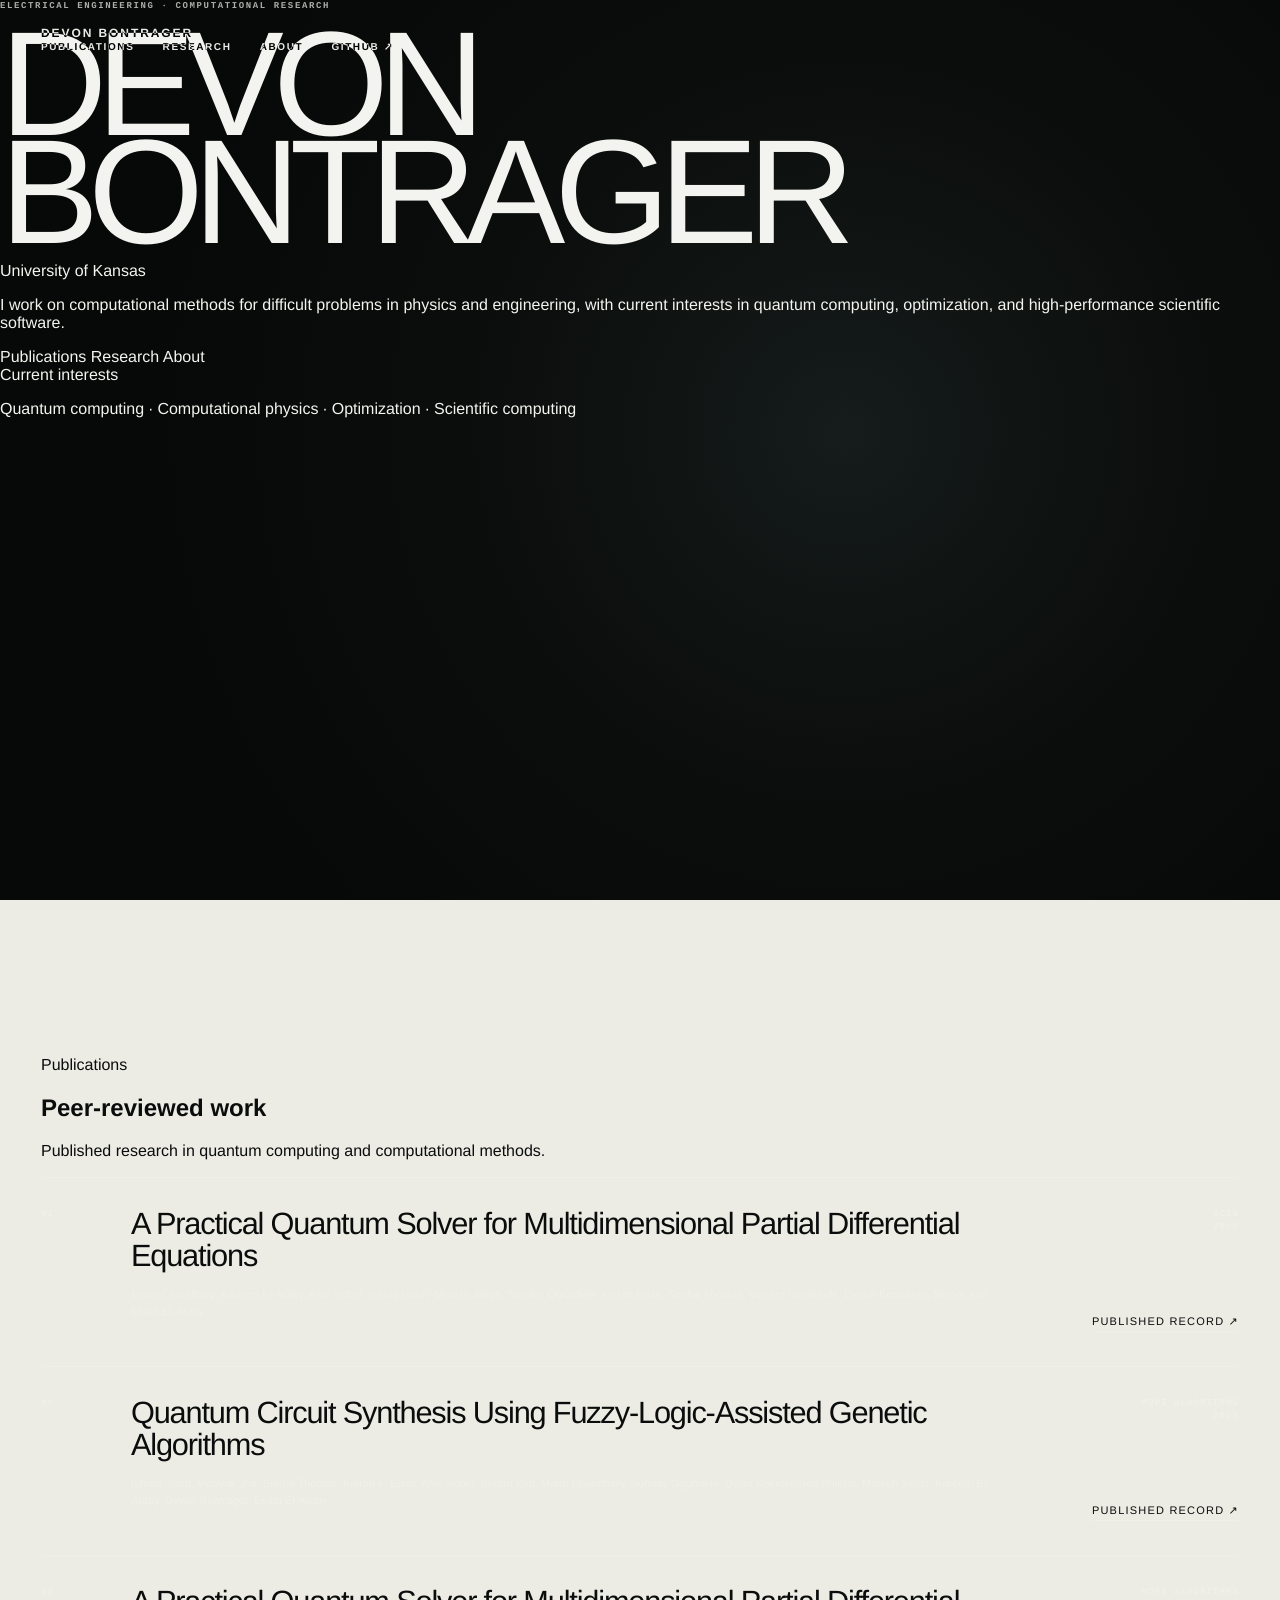
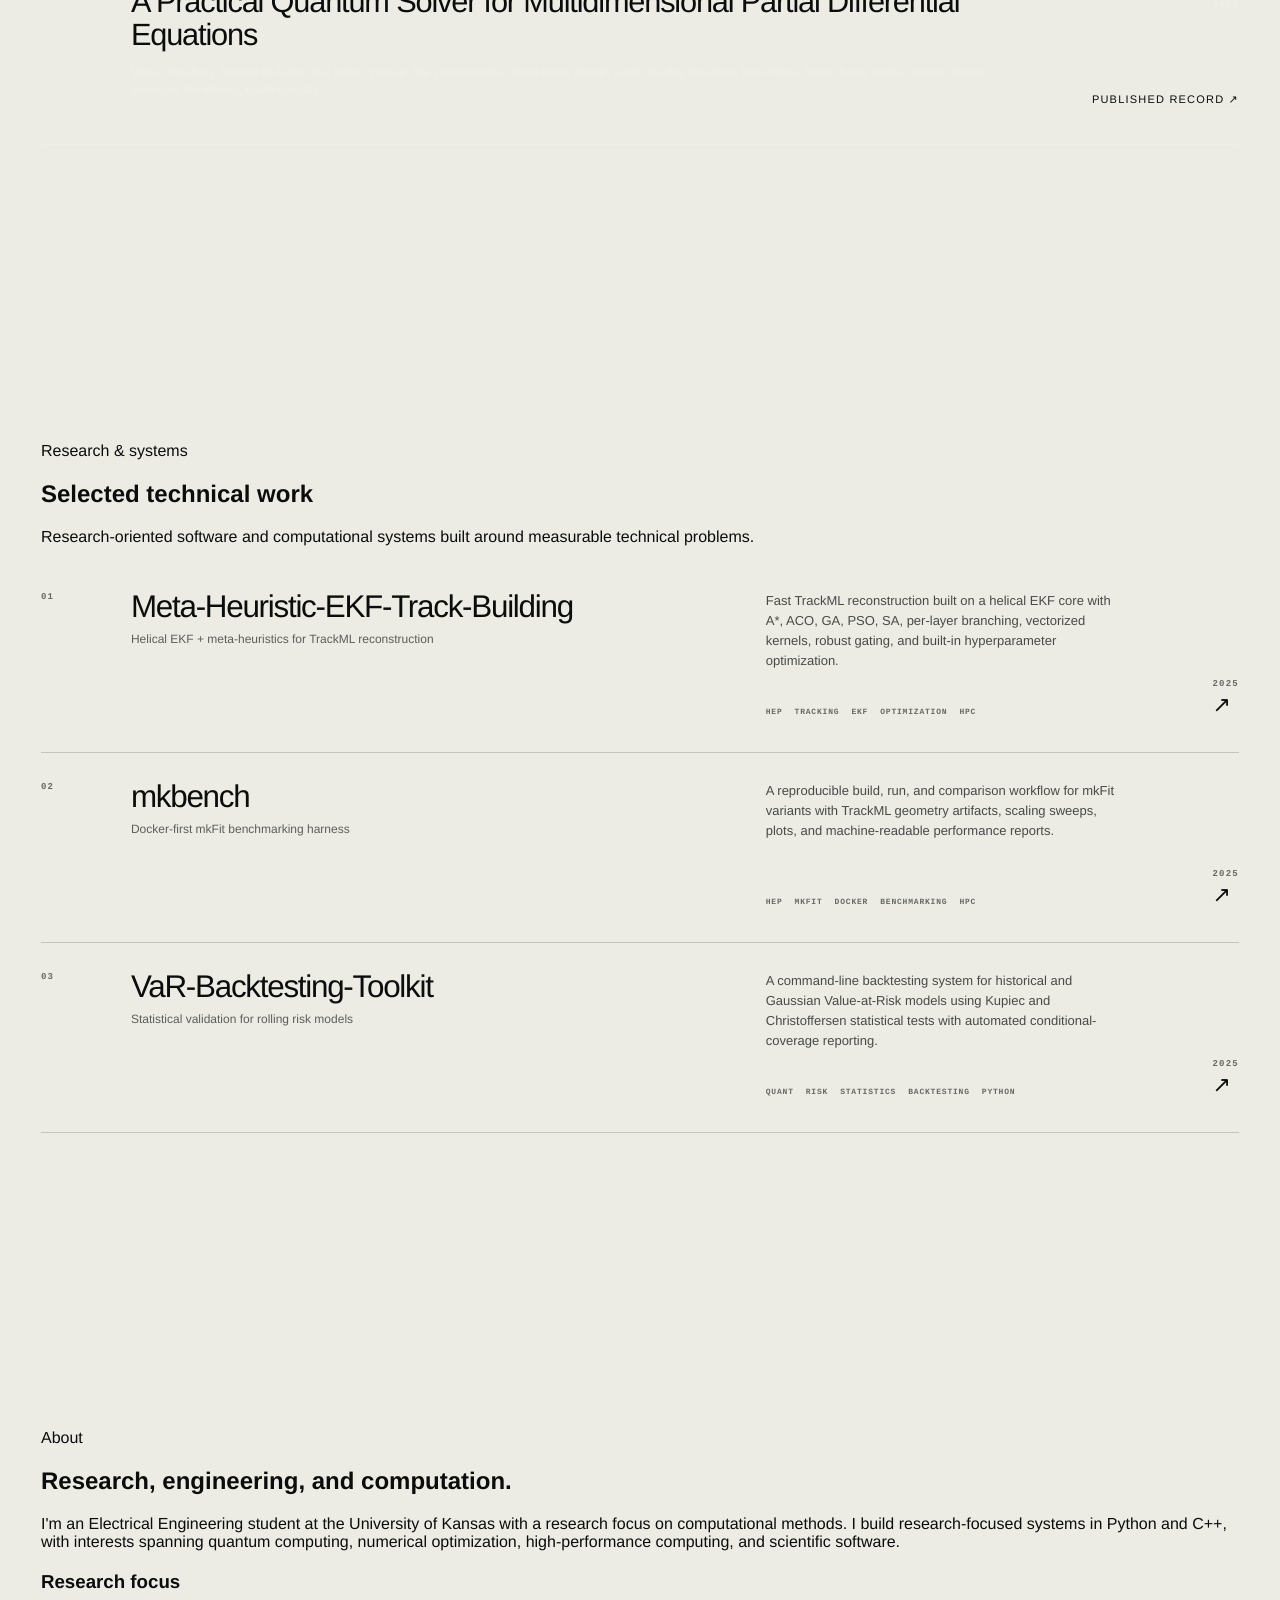
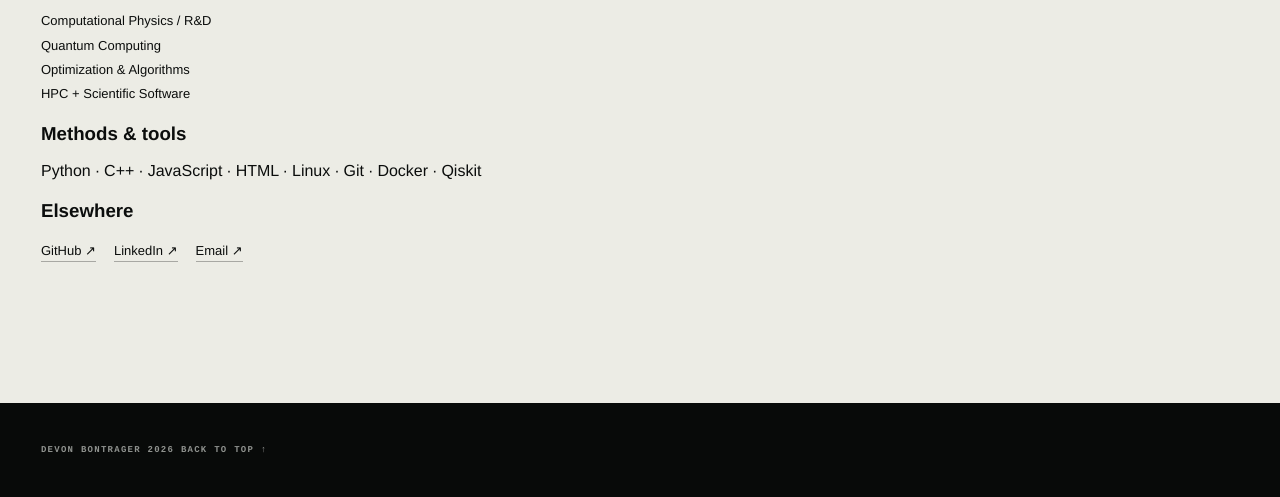
==== index.html @ 776560a2 "Redesign homepage as spacious research profile" ====
<!doctype html>
<html lang="en">
<head>
  <meta charset="utf-8" />
  <meta name="viewport" content="width=device-width, initial-scale=1, viewport-fit=cover" />
  <meta name="theme-color" content="#f2efe7" />
  <title>Devon Bontrager — Research & Engineering</title>
  <meta name="description" content="Devon Bontrager — research in quantum computing, computational physics, optimization, and scientific software." />
  <meta property="og:title" content="Devon Bontrager — Research & Engineering" />
  <meta property="og:description" content="Publications, research, and selected computational engineering work." />
  <meta property="og:type" content="website" />
  <meta property="og:url" content="https://dbontr.github.io/" />
  <link rel="canonical" href="https://dbontr.github.io/" />
  <link rel="stylesheet" href="assets/css/portfolio-core.css" />
  <link rel="stylesheet" href="assets/css/portfolio-sections.css" />
  <link rel="icon" href="assets/images/favicon.ico" />
  <link rel="icon" href="assets/images/favicon.png" type="image/png" />
</head>
<body>
  <a class="skip-link" href="#main">Skip to content</a>

  <header class="site-header">
    <div class="header-inner">
      <a class="identity" href="#top">Devon Bontrager</a>
      <nav class="site-nav" aria-label="Primary navigation">
        <a href="#publications">Publications</a>
        <a href="#research">Research</a>
        <a href="#about">About</a>
        <a href="https://github.com/dbontr" rel="me noopener" target="_blank">GitHub ↗</a>
      </nav>
    </div>
  </header>

  <main id="main">
    <section class="hero" id="top" aria-labelledby="hero-title">
      <div class="page-shell hero-inner">
        <div class="hero-copy">
          <p class="eyebrow">Electrical Engineering · Computational Research</p>
          <h1 id="hero-title">Devon Bontrager</h1>
          <p class="hero-affiliation">University of Kansas</p>
          <p class="hero-intro">I work on computational methods for difficult problems in physics and engineering, with current interests in quantum computing, optimization, and high-performance scientific software.</p>
          <div class="hero-links" aria-label="Primary links">
            <a href="#publications">Publications</a>
            <a href="#research">Research</a>
            <a href="#about">About</a>
          </div>
        </div>

        <div class="hero-footer" aria-label="Research interests">
          <span class="label">Current interests</span>
          <p>Quantum computing · Computational physics · Optimization · Scientific computing</p>
        </div>
      </div>
    </section>

    <section class="section" id="publications" aria-labelledby="publications-title">
      <div class="page-shell">
        <header class="section-header">
          <div>
            <p class="section-label">Publications</p>
            <h2 id="publications-title">Peer-reviewed work</h2>
          </div>
          <p class="section-intro">Published research in quantum computing and computational methods.</p>
        </header>
        <div class="publication-list" id="publications-list" aria-live="polite"></div>
        <noscript><p class="load-note">Enable JavaScript to load publication metadata.</p></noscript>
      </div>
    </section>

    <section class="section section-tint" id="research" aria-labelledby="research-title">
      <div class="page-shell">
        <header class="section-header">
          <div>
            <p class="section-label">Research & systems</p>
            <h2 id="research-title">Selected technical work</h2>
          </div>
          <p class="section-intro">Research-oriented software and computational systems built around measurable technical problems.</p>
        </header>
        <div class="research-list" id="projects-list" aria-live="polite"></div>
      </div>
    </section>

    <section class="section" id="about" aria-labelledby="about-title">
      <div class="page-shell about-layout">
        <div class="about-main">
          <p class="section-label">About</p>
          <h2 id="about-title">Research, engineering, and computation.</h2>
          <p id="profile-bio" class="about-bio">Electrical engineering researcher focused on computational systems, numerical methods, and scientific software.</p>
        </div>
        <aside class="about-aside" aria-label="Research profile details">
          <div class="detail-group">
            <h3>Research focus</h3>
            <ul id="focus-list" class="plain-list"></ul>
          </div>
          <div class="detail-group">
            <h3>Methods & tools</h3>
            <p id="skills-list"></p>
          </div>
          <div class="detail-group">
            <h3>Elsewhere</h3>
            <div id="links-list" class="text-links"></div>
          </div>
        </aside>
      </div>
    </section>
  </main>

  <footer class="site-footer">
    <div class="page-shell footer-inner">
      <span>Devon Bontrager</span>
      <span id="footer-year"></span>
      <a href="#top">Back to top ↑</a>
    </div>
  </footer>

  <script src="assets/js/portfolio-content.js" defer></script>
</body>
</html>
---- assets/css/portfolio-core.css ----
:root {
  --ink:#0b0d0c; --paper:#ecece5; --night:#080a09; --night-2:#0d1110;
  --white:#f3f4ef; --muted-light:#a9afaa; --line-light:rgba(246,248,243,.18);
  --line-dark:rgba(11,13,12,.18); --signal:#d8ff62; --signal-warm:#ff5c35;
  --header-h:76px; --pad-x:clamp(20px,3.2vw,56px); --ease:cubic-bezier(.2,.72,.2,1);
}
*{box-sizing:border-box} html{scroll-behavior:smooth;background:var(--night)}
body{margin:0;color:var(--ink);background:var(--paper);font-family:"Helvetica Neue",Helvetica,Arial,sans-serif;-webkit-font-smoothing:antialiased;text-rendering:geometricPrecision}
::selection{background:var(--signal);color:var(--ink)} a{color:inherit;text-decoration:none} a{-webkit-tap-highlight-color:transparent}
:focus-visible{outline:2px solid var(--signal);outline-offset:4px}
.skip-link{position:fixed;left:12px;top:12px;z-index:100;padding:10px 14px;background:var(--signal);color:var(--ink);transform:translateY(-160%);transition:transform .2s ease}.skip-link:focus{transform:none}
.site-header{position:fixed;inset:0 0 auto;height:var(--header-h);z-index:30;display:flex;align-items:center;justify-content:space-between;gap:24px;padding:0 var(--pad-x);color:var(--white);mix-blend-mode:difference;pointer-events:none}.site-header a{pointer-events:auto}
.identity{display:inline-flex;align-items:center;gap:12px;font-size:12px;font-weight:700;text-transform:uppercase;letter-spacing:.16em;white-space:nowrap}.identity-mark{display:inline-grid;grid-template-columns:repeat(3,3px);align-items:end;gap:2px;width:13px;height:17px;transform:skewX(-11deg)}.identity-mark i{display:block;background:currentColor}.identity-mark i:nth-child(1){height:11px}.identity-mark i:nth-child(2){height:17px}.identity-mark i:nth-child(3){height:8px}
.site-nav{display:flex;align-items:center;gap:clamp(18px,2.2vw,36px)}.site-nav a{position:relative;font-size:10px;font-weight:600;letter-spacing:.16em;text-transform:uppercase}.site-nav a::after{content:"";position:absolute;left:0;right:0;bottom:-7px;height:1px;background:currentColor;transform:scaleX(0);transform-origin:right;transition:transform .35s var(--ease)}.site-nav a:hover::after,.site-nav a:focus-visible::after{transform:scaleX(1);transform-origin:left}
.hero{position:relative;min-height:100svh;overflow:hidden;isolation:isolate;color:var(--white);background:radial-gradient(circle at 66% 48%,#151c1b 0,#0b0e0d 36%,#070908 72%),var(--night)}
.field-canvas{position:absolute;inset:0;width:100%;height:100%;z-index:-3}.hero-noise{position:absolute;inset:0;z-index:-1;opacity:.07;pointer-events:none;background-image:url("data:image/svg+xml,%3Csvg viewBox='0 0 180 180' xmlns='http://www.w3.org/2000/svg'%3E%3Cfilter id='n'%3E%3CfeTurbulence type='fractalNoise' baseFrequency='.86' numOctaves='3' stitchTiles='stitch'/%3E%3C/filter%3E%3Crect width='100%25' height='100%25' filter='url(%23n)' opacity='.5'/%3E%3C/svg%3E");mix-blend-mode:soft-light}
.hero-grid{position:absolute;inset:var(--header-h) var(--pad-x) 28px;z-index:-2;border-top:1px solid rgba(255,255,255,.08);border-bottom:1px solid rgba(255,255,255,.08);background:linear-gradient(to right,transparent calc(25% - .5px),rgba(255,255,255,.055) 25%,transparent calc(25% + .5px)),linear-gradient(to right,transparent calc(50% - .5px),rgba(255,255,255,.055) 50%,transparent calc(50% + .5px)),linear-gradient(to right,transparent calc(75% - .5px),rgba(255,255,255,.055) 75%,transparent calc(75% + .5px))}
.hero-meta{position:absolute;top:calc(var(--header-h) + 28px);display:flex;flex-direction:column;gap:5px;font:600 9px/1.3 ui-monospace,SFMono-Regular,Menlo,Consolas,monospace;letter-spacing:.16em;text-transform:uppercase;color:rgba(242,244,239,.58)}.hero-meta-left{left:var(--pad-x)}.hero-meta-right{right:var(--pad-x);text-align:right}
.hero-title-block{position:absolute;left:var(--pad-x);right:var(--pad-x);bottom:clamp(112px,15vh,175px);z-index:2}.eyebrow{margin:0 0 clamp(14px,2vh,24px);font:600 9px/1.4 ui-monospace,SFMono-Regular,Menlo,Consolas,monospace;letter-spacing:.18em;text-transform:uppercase;color:rgba(242,244,239,.7)}
.hero h1{margin:0;max-width:1060px;font-size:clamp(72px,11.6vw,210px);line-height:.73;font-weight:500;letter-spacing:-.072em;text-transform:uppercase}.hero h1 span{display:block}.hero-title-offset{padding-left:clamp(38px,7vw,130px);font-style:italic;font-weight:300;letter-spacing:-.085em}
.hero-statement{position:absolute;right:var(--pad-x);bottom:clamp(108px,14vh,154px);z-index:4;width:min(31vw,460px);padding-top:13px;border-top:1px solid rgba(255,255,255,.25)}.hero-statement p{margin:16px 0 0;font-size:clamp(18px,1.65vw,28px);line-height:1.06;font-weight:400;letter-spacing:-.035em}
.index-label,.micro-label{font:600 9px/1.3 ui-monospace,SFMono-Regular,Menlo,Consolas,monospace;letter-spacing:.16em;text-transform:uppercase}.index-label{color:rgba(242,244,239,.56)}
.render-readout{position:absolute;left:var(--pad-x);bottom:43px;display:flex;align-items:center;gap:12px;z-index:3;font:600 8px/1 ui-monospace,SFMono-Regular,Menlo,Consolas,monospace;letter-spacing:.14em;color:rgba(242,244,239,.45)}.render-dot{width:5px;height:5px;border-radius:50%;background:var(--signal-warm);box-shadow:0 0 12px rgba(255,92,53,.7)}
.scroll-cue{position:absolute;right:var(--pad-x);bottom:35px;display:flex;align-items:center;gap:18px;font:600 9px/1 ui-monospace,SFMono-Regular,Menlo,Consolas,monospace;letter-spacing:.15em;text-transform:uppercase;color:rgba(242,244,239,.72)}.scroll-cue span:last-child{transition:transform .3s var(--ease)}.scroll-cue:hover span:last-child{transform:translateY(4px)}
@media(max-width:760px){:root{--header-h:64px;--pad-x:20px}.site-nav{gap:17px}.site-nav a:nth-child(1),.site-nav a:nth-child(3){display:none}.identity{font-size:10px}.hero-grid{bottom:20px}.hero-meta{top:calc(var(--header-h) + 20px)}.hero-meta-right{display:none}.hero-title-block{bottom:214px}.hero h1{font-size:clamp(64px,20vw,112px);line-height:.77;letter-spacing:-.07em}.hero-title-offset{padding-left:6vw}.hero-statement{left:var(--pad-x);right:auto;bottom:95px;width:calc(100% - 40px);max-width:460px}.hero-statement p{font-size:18px;max-width:360px}.render-readout{bottom:36px}.render-readout span:nth-child(3){display:none}.scroll-cue{display:none}}
@media(max-width:440px){.site-nav a:nth-child(2){display:none}.hero h1{font-size:19.5vw}.eyebrow{max-width:260px}.render-readout span:nth-child(4){display:none}}
@media(prefers-reduced-motion:reduce){html{scroll-behavior:auto}*,*::before,*::after{animation-duration:.001ms!important;animation-iteration-count:1!important;transition-duration:.001ms!important}}
---- assets/css/portfolio-sections.css ----
.section{position:relative;padding:clamp(90px,11vw,176px) var(--pad-x)}.section-light{color:var(--ink);background:var(--paper)}.section-dark{color:var(--white);background:var(--night-2)}
.section-kicker{display:grid;grid-template-columns:70px 1fr;gap:20px;padding-bottom:22px;border-bottom:1px solid var(--line-dark);font:600 9px/1.3 ui-monospace,SFMono-Regular,Menlo,Consolas,monospace;letter-spacing:.16em;text-transform:uppercase}.section-kicker-dark{border-color:var(--line-light);color:rgba(242,244,239,.64)}
.section-heading-grid{display:grid;grid-template-columns:minmax(0,1.55fr) minmax(250px,.45fr);gap:10vw;margin-top:clamp(48px,7vw,112px);align-items:end}.section-heading-grid h2,.publications-intro h2,.about-primary h2{margin:0;font-weight:450;letter-spacing:-.058em;text-wrap:balance}.section-heading-grid h2{max-width:980px;font-size:clamp(48px,6.7vw,112px);line-height:.91}.section-heading-grid p{margin:0;max-width:450px;font-size:clamp(15px,1.2vw,19px);line-height:1.45;color:#3f443f}
.work-list{margin-top:clamp(64px,8vw,128px);border-top:1px solid var(--line-dark)}.work-item{position:relative;isolation:isolate;display:grid;grid-template-columns:70px minmax(280px,1.1fr) minmax(250px,.65fr) 90px;gap:20px;min-height:190px;padding:28px 0 34px;border-bottom:1px solid var(--line-dark);transition:padding .4s var(--ease),color .4s var(--ease)}.work-item::before{content:"";position:absolute;inset:0 calc(var(--pad-x) * -1);z-index:-1;background:#111410;transform:scaleY(0);transform-origin:bottom;transition:transform .45s var(--ease)}.work-item:hover{color:var(--white);padding-left:10px;padding-right:10px}.work-item:hover::before{transform:scaleY(1)}.work-number,.work-year{font:600 9px/1.4 ui-monospace,SFMono-Regular,Menlo,Consolas,monospace;letter-spacing:.14em;text-transform:uppercase;opacity:.58}.work-title-wrap{display:flex;flex-direction:column;gap:9px}.work-title{margin:0;font-size:clamp(27px,2.45vw,44px);line-height:1;font-weight:500;letter-spacing:-.04em}.work-subtitle{font-size:12px;line-height:1.45;opacity:.63}.work-copy{display:flex;flex-direction:column;justify-content:space-between;gap:24px}.work-copy p{margin:0;font-size:13px;line-height:1.54;opacity:.72}.tag-list{display:flex;flex-wrap:wrap;gap:5px 12px}.tag-list span{font:600 8px/1.2 ui-monospace,SFMono-Regular,Menlo,Consolas,monospace;letter-spacing:.1em;text-transform:uppercase;opacity:.58}.work-action{align-self:end;justify-self:end;font-size:22px;transition:transform .3s var(--ease)}.work-item:hover .work-action{transform:translate(5px,-5px)}
.publications-section{overflow:hidden}.orbital-figure{position:absolute;top:clamp(90px,9vw,150px);right:clamp(-150px,-6vw,-50px);width:min(46vw,740px);aspect-ratio:1;opacity:.32;pointer-events:none}.orbit{position:absolute;inset:16%;border:1px solid rgba(235,240,234,.23);border-radius:50%}.orbit-a{transform:rotate(21deg) scaleY(.37)}.orbit-b{transform:rotate(-36deg) scaleY(.48)}.orbit-c{transform:rotate(74deg) scaleY(.28)}.orbit-core{position:absolute;left:50%;top:50%;width:9px;height:9px;border-radius:50%;background:var(--signal);box-shadow:0 0 60px 18px rgba(216,255,98,.13);transform:translate(-50%,-50%)}
.publications-intro{position:relative;z-index:1;margin:clamp(52px,8vw,126px) 0 clamp(74px,8vw,124px);max-width:1020px}.publications-intro h2{font-size:clamp(46px,6.2vw,104px);line-height:.92}.publications-intro p{max-width:520px;margin:28px 0 0;color:var(--muted-light);font-size:14px;line-height:1.5}.publication-list{position:relative;z-index:1;border-top:1px solid var(--line-light)}.publication-item{display:grid;grid-template-columns:70px minmax(0,1fr) minmax(180px,.24fr);gap:20px;padding:30px 0 34px;border-bottom:1px solid var(--line-light)}.publication-index{color:rgba(242,244,239,.48);font:600 9px/1.4 ui-monospace,SFMono-Regular,Menlo,Consolas,monospace;letter-spacing:.14em}.publication-title{margin:0;max-width:1000px;font-size:clamp(23px,2.4vw,42px);line-height:1.06;letter-spacing:-.038em;font-weight:450}.publication-meta{margin-top:14px;max-width:1000px;color:rgba(242,244,239,.54);font-size:11px;line-height:1.55}.publication-side{display:flex;flex-direction:column;align-items:flex-end;justify-content:space-between;gap:24px;text-align:right}.publication-venue{font:600 9px/1.45 ui-monospace,SFMono-Regular,Menlo,Consolas,monospace;letter-spacing:.12em;text-transform:uppercase;color:rgba(242,244,239,.55)}.publication-link{font-size:11px;text-transform:uppercase;letter-spacing:.11em;border-bottom:1px solid rgba(242,244,239,.42);padding-bottom:3px}.publication-link:hover,.publication-link:focus-visible{color:var(--signal);border-color:var(--signal)}
.about-grid{display:grid;grid-template-columns:minmax(0,1.3fr) minmax(300px,.7fr);gap:11vw;margin-top:clamp(52px,8vw,124px)}.about-primary h2{max-width:800px;font-size:clamp(48px,6.4vw,108px);line-height:.91}.about-lede{margin:clamp(38px,5vw,70px) 0 0;max-width:790px;font-size:clamp(19px,1.55vw,26px);line-height:1.35;letter-spacing:-.02em}.about-secondary{display:grid;align-content:end;gap:34px}.about-block{padding-top:14px;border-top:1px solid var(--line-dark)}.micro-label{display:block;margin-bottom:14px;color:#6b706b}.about-block p,.plain-list,.text-links{margin:0;font-size:13px;line-height:1.55}.plain-list{list-style:none;padding:0}.plain-list li+li{margin-top:4px}.text-links{display:flex;flex-wrap:wrap;gap:8px 18px}.text-links a{border-bottom:1px solid rgba(11,13,12,.3)}.text-links a:hover,.text-links a:focus-visible{border-color:var(--ink)}
.colophon{display:grid;grid-template-columns:repeat(3,minmax(150px,.6fr)) minmax(260px,1.2fr);gap:26px;margin-top:clamp(94px,12vw,180px);padding:24px 0 0;border-top:1px solid var(--line-dark)}.colophon strong{display:block;font-size:11px;line-height:1.4;font-weight:600}.colophon p{margin:0;font-size:11px;line-height:1.5;color:#595e59}
.site-footer{min-height:94px;display:grid;grid-template-columns:1fr auto 1fr;align-items:center;gap:24px;padding:20px var(--pad-x);background:var(--night);color:rgba(242,244,239,.58);font:600 9px/1.4 ui-monospace,SFMono-Regular,Menlo,Consolas,monospace;text-transform:uppercase;letter-spacing:.14em}.site-footer a{justify-self:end}.load-note{color:#666a65;font-size:13px}[data-reveal]{opacity:0;transform:translateY(16px);transition:opacity .7s var(--ease),transform .7s var(--ease)}[data-reveal].is-visible{opacity:1;transform:none}
@media(max-width:1050px){.hero h1{font-size:clamp(78px,14vw,150px)}.hero-statement{width:min(37vw,370px)}.work-item{grid-template-columns:52px minmax(0,1fr) minmax(220px,.65fr) 50px}.section-heading-grid{gap:6vw}.orbital-figure{width:60vw}.colophon{grid-template-columns:repeat(2,1fr)}}
@media(max-width:760px){.section{padding-top:84px;padding-bottom:92px}.section-kicker{grid-template-columns:42px 1fr}.section-heading-grid{grid-template-columns:1fr;gap:32px;margin-top:48px}.section-heading-grid h2{font-size:clamp(46px,13vw,76px)}.section-heading-grid p{font-size:15px}.work-list{margin-top:68px}.work-item{grid-template-columns:38px 1fr 38px;gap:10px 14px;min-height:0;padding:24px 0 27px}.work-title-wrap{grid-column:2}.work-copy{grid-column:2;gap:17px;padding-top:12px}.work-action{grid-column:3;grid-row:1/span 2;align-self:start}.work-copy p{font-size:12px}.publications-intro{margin-top:52px}.publications-intro h2{font-size:clamp(44px,12vw,72px)}.orbital-figure{top:120px;right:-32vw;width:88vw;opacity:.22}.publication-item{grid-template-columns:38px 1fr;gap:10px 14px}.publication-side{grid-column:2;align-items:flex-start;text-align:left;flex-direction:row}.about-grid{grid-template-columns:1fr;gap:64px;margin-top:52px}.about-primary h2{font-size:clamp(46px,13vw,76px)}.about-lede{font-size:19px}.colophon{grid-template-columns:1fr 1fr;gap:26px 18px}.colophon p{grid-column:1/-1}.site-footer{grid-template-columns:1fr auto}.site-footer span:nth-child(2){display:none}}
@media(max-width:440px){.colophon{grid-template-columns:1fr}.colophon p{grid-column:auto}}
@media(prefers-reduced-motion:reduce){[data-reveal]{opacity:1;transform:none}}
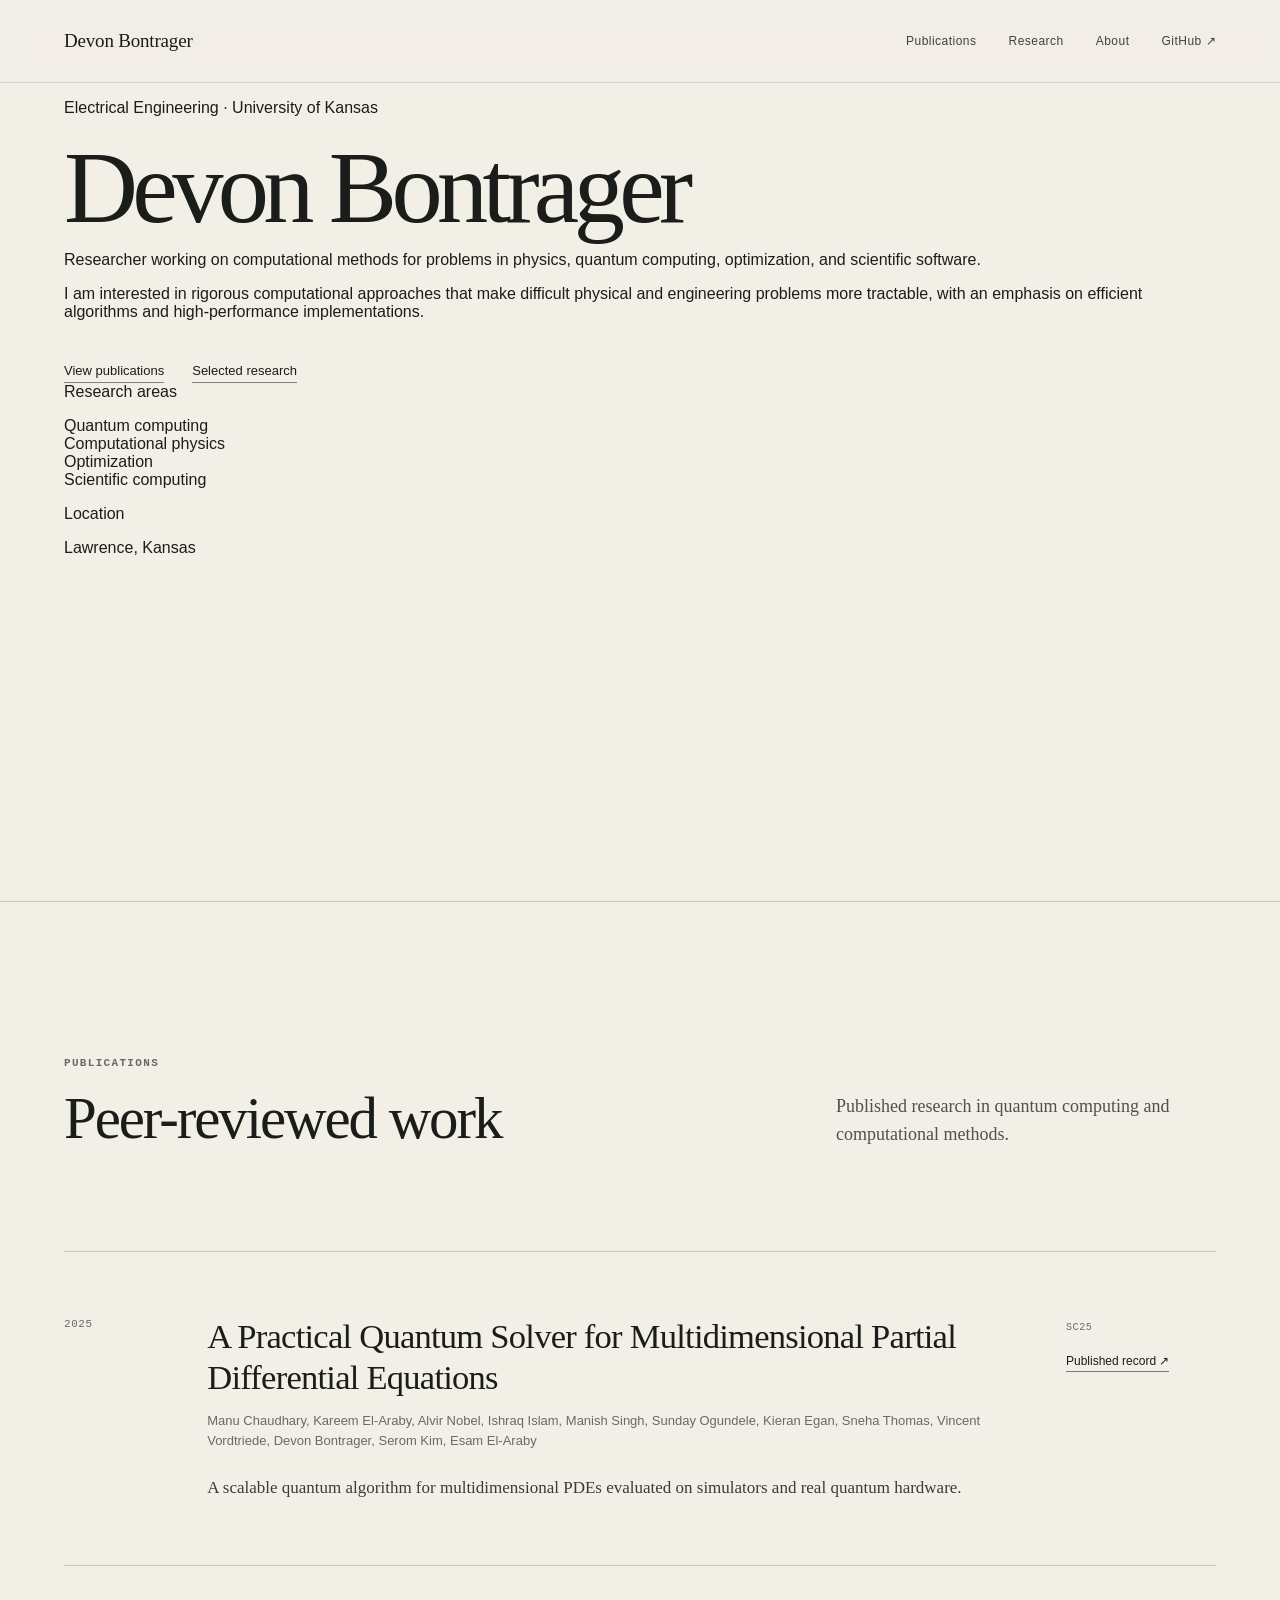
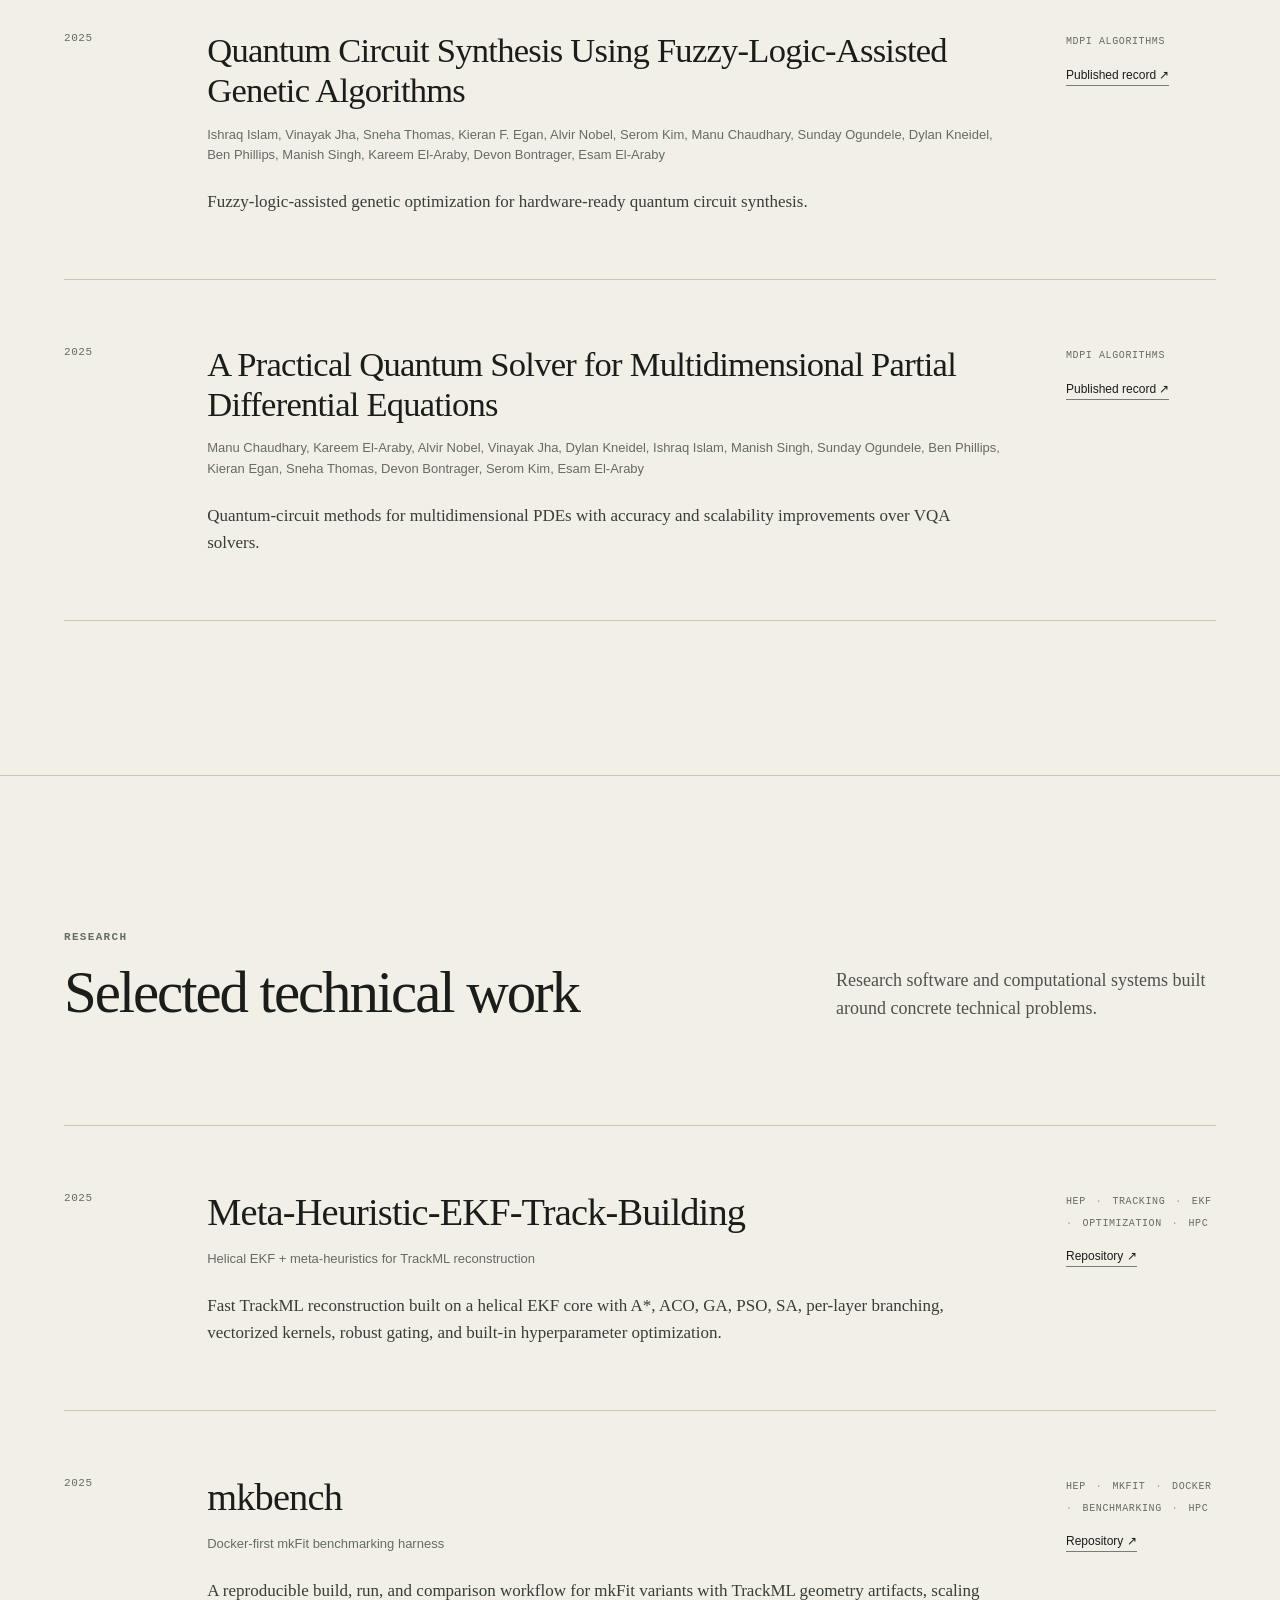
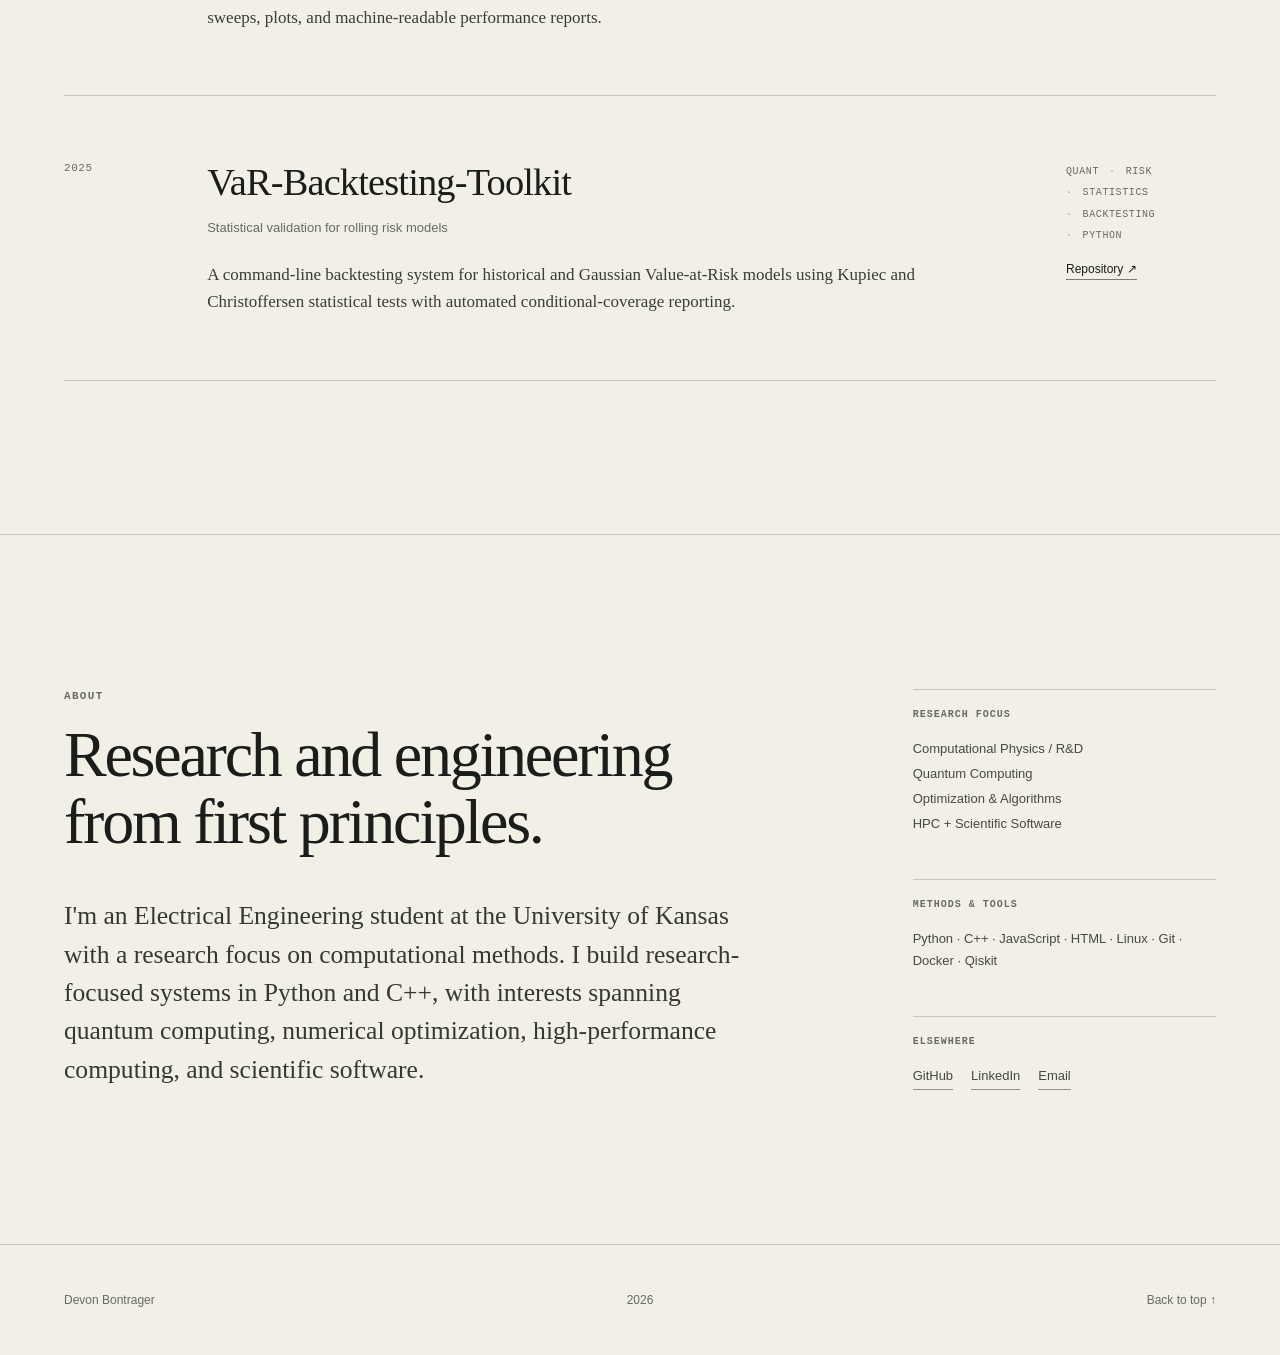
==== commit 96408cd8: "Refine homepage for a professional research profile" ====
--- a/index.html
+++ b/index.html
@@ -3,7 +3,7 @@
 <head>
   <meta charset="utf-8" />
   <meta name="viewport" content="width=device-width, initial-scale=1, viewport-fit=cover" />
-  <meta name="theme-color" content="#f2efe7" />
+  <meta name="theme-color" content="#f6f5f1" />
   <title>Devon Bontrager — Research & Engineering</title>
   <meta name="description" content="Devon Bontrager — research in quantum computing, computational physics, optimization, and scientific software." />
   <meta property="og:title" content="Devon Bontrager — Research & Engineering" />
@@ -21,7 +21,7 @@
 
   <header class="site-header">
     <div class="header-inner">
-      <a class="identity" href="#top">Devon Bontrager</a>
+      <a class="identity" href="#top" aria-label="Devon Bontrager, home">Devon Bontrager</a>
       <nav class="site-nav" aria-label="Primary navigation">
         <a href="#publications">Publications</a>
         <a href="#research">Research</a>
@@ -33,23 +33,28 @@
 
   <main id="main">
     <section class="hero" id="top" aria-labelledby="hero-title">
-      <div class="page-shell hero-inner">
-        <div class="hero-copy">
-          <p class="eyebrow">Electrical Engineering · Computational Research</p>
+      <div class="page-shell hero-layout">
+        <div class="hero-main">
+          <p class="hero-kicker">Electrical Engineering · University of Kansas</p>
           <h1 id="hero-title">Devon Bontrager</h1>
-          <p class="hero-affiliation">University of Kansas</p>
-          <p class="hero-intro">I work on computational methods for difficult problems in physics and engineering, with current interests in quantum computing, optimization, and high-performance scientific software.</p>
+          <p class="hero-role">Researcher working on computational methods for problems in physics, quantum computing, optimization, and scientific software.</p>
+          <p class="hero-summary">I am interested in rigorous computational approaches that make difficult physical and engineering problems more tractable, with an emphasis on efficient algorithms and high-performance implementations.</p>
           <div class="hero-links" aria-label="Primary links">
-            <a href="#publications">Publications</a>
-            <a href="#research">Research</a>
-            <a href="#about">About</a>
+            <a href="#publications">View publications</a>
+            <a href="#research">Selected research</a>
           </div>
         </div>
 
-        <div class="hero-footer" aria-label="Research interests">
-          <span class="label">Current interests</span>
-          <p>Quantum computing · Computational physics · Optimization · Scientific computing</p>
-        </div>
+        <aside class="hero-aside" aria-label="Research profile">
+          <div class="hero-detail">
+            <span class="detail-label">Research areas</span>
+            <p>Quantum computing<br />Computational physics<br />Optimization<br />Scientific computing</p>
+          </div>
+          <div class="hero-detail">
+            <span class="detail-label">Location</span>
+            <p>Lawrence, Kansas</p>
+          </div>
+        </aside>
       </div>
     </section>
 
@@ -67,14 +72,14 @@
       </div>
     </section>
 
-    <section class="section section-tint" id="research" aria-labelledby="research-title">
+    <section class="section section-alt" id="research" aria-labelledby="research-title">
       <div class="page-shell">
         <header class="section-header">
           <div>
-            <p class="section-label">Research & systems</p>
+            <p class="section-label">Research</p>
             <h2 id="research-title">Selected technical work</h2>
           </div>
-          <p class="section-intro">Research-oriented software and computational systems built around measurable technical problems.</p>
+          <p class="section-intro">Research software and computational systems built around concrete technical problems.</p>
         </header>
         <div class="research-list" id="projects-list" aria-live="polite"></div>
       </div>
@@ -84,7 +89,7 @@
       <div class="page-shell about-layout">
         <div class="about-main">
           <p class="section-label">About</p>
-          <h2 id="about-title">Research, engineering, and computation.</h2>
+          <h2 id="about-title">Research and engineering from first principles.</h2>
           <p id="profile-bio" class="about-bio">Electrical engineering researcher focused on computational systems, numerical methods, and scientific software.</p>
         </div>
         <aside class="about-aside" aria-label="Research profile details">
--- a/assets/css/portfolio-core.css
+++ b/assets/css/portfolio-core.css
@@ -1,27 +1,68 @@
-:root {
-  --ink:#0b0d0c; --paper:#ecece5; --night:#080a09; --night-2:#0d1110;
-  --white:#f3f4ef; --muted-light:#a9afaa; --line-light:rgba(246,248,243,.18);
-  --line-dark:rgba(11,13,12,.18); --signal:#d8ff62; --signal-warm:#ff5c35;
-  --header-h:76px; --pad-x:clamp(20px,3.2vw,56px); --ease:cubic-bezier(.2,.72,.2,1);
+:root{
+  --paper:#f2efe7;
+  --paper-2:#ebe7dc;
+  --ink:#1a1d1a;
+  --muted:#666b65;
+  --line:#c9c5ba;
+  --accent:#34483d;
+  --max:1180px;
+  --pad:clamp(24px,5vw,72px);
 }
-*{box-sizing:border-box} html{scroll-behavior:smooth;background:var(--night)}
-body{margin:0;color:var(--ink);background:var(--paper);font-family:"Helvetica Neue",Helvetica,Arial,sans-serif;-webkit-font-smoothing:antialiased;text-rendering:geometricPrecision}
-::selection{background:var(--signal);color:var(--ink)} a{color:inherit;text-decoration:none} a{-webkit-tap-highlight-color:transparent}
-:focus-visible{outline:2px solid var(--signal);outline-offset:4px}
-.skip-link{position:fixed;left:12px;top:12px;z-index:100;padding:10px 14px;background:var(--signal);color:var(--ink);transform:translateY(-160%);transition:transform .2s ease}.skip-link:focus{transform:none}
-.site-header{position:fixed;inset:0 0 auto;height:var(--header-h);z-index:30;display:flex;align-items:center;justify-content:space-between;gap:24px;padding:0 var(--pad-x);color:var(--white);mix-blend-mode:difference;pointer-events:none}.site-header a{pointer-events:auto}
-.identity{display:inline-flex;align-items:center;gap:12px;font-size:12px;font-weight:700;text-transform:uppercase;letter-spacing:.16em;white-space:nowrap}.identity-mark{display:inline-grid;grid-template-columns:repeat(3,3px);align-items:end;gap:2px;width:13px;height:17px;transform:skewX(-11deg)}.identity-mark i{display:block;background:currentColor}.identity-mark i:nth-child(1){height:11px}.identity-mark i:nth-child(2){height:17px}.identity-mark i:nth-child(3){height:8px}
-.site-nav{display:flex;align-items:center;gap:clamp(18px,2.2vw,36px)}.site-nav a{position:relative;font-size:10px;font-weight:600;letter-spacing:.16em;text-transform:uppercase}.site-nav a::after{content:"";position:absolute;left:0;right:0;bottom:-7px;height:1px;background:currentColor;transform:scaleX(0);transform-origin:right;transition:transform .35s var(--ease)}.site-nav a:hover::after,.site-nav a:focus-visible::after{transform:scaleX(1);transform-origin:left}
-.hero{position:relative;min-height:100svh;overflow:hidden;isolation:isolate;color:var(--white);background:radial-gradient(circle at 66% 48%,#151c1b 0,#0b0e0d 36%,#070908 72%),var(--night)}
-.field-canvas{position:absolute;inset:0;width:100%;height:100%;z-index:-3}.hero-noise{position:absolute;inset:0;z-index:-1;opacity:.07;pointer-events:none;background-image:url("data:image/svg+xml,%3Csvg viewBox='0 0 180 180' xmlns='http://www.w3.org/2000/svg'%3E%3Cfilter id='n'%3E%3CfeTurbulence type='fractalNoise' baseFrequency='.86' numOctaves='3' stitchTiles='stitch'/%3E%3C/filter%3E%3Crect width='100%25' height='100%25' filter='url(%23n)' opacity='.5'/%3E%3C/svg%3E");mix-blend-mode:soft-light}
-.hero-grid{position:absolute;inset:var(--header-h) var(--pad-x) 28px;z-index:-2;border-top:1px solid rgba(255,255,255,.08);border-bottom:1px solid rgba(255,255,255,.08);background:linear-gradient(to right,transparent calc(25% - .5px),rgba(255,255,255,.055) 25%,transparent calc(25% + .5px)),linear-gradient(to right,transparent calc(50% - .5px),rgba(255,255,255,.055) 50%,transparent calc(50% + .5px)),linear-gradient(to right,transparent calc(75% - .5px),rgba(255,255,255,.055) 75%,transparent calc(75% + .5px))}
-.hero-meta{position:absolute;top:calc(var(--header-h) + 28px);display:flex;flex-direction:column;gap:5px;font:600 9px/1.3 ui-monospace,SFMono-Regular,Menlo,Consolas,monospace;letter-spacing:.16em;text-transform:uppercase;color:rgba(242,244,239,.58)}.hero-meta-left{left:var(--pad-x)}.hero-meta-right{right:var(--pad-x);text-align:right}
-.hero-title-block{position:absolute;left:var(--pad-x);right:var(--pad-x);bottom:clamp(112px,15vh,175px);z-index:2}.eyebrow{margin:0 0 clamp(14px,2vh,24px);font:600 9px/1.4 ui-monospace,SFMono-Regular,Menlo,Consolas,monospace;letter-spacing:.18em;text-transform:uppercase;color:rgba(242,244,239,.7)}
-.hero h1{margin:0;max-width:1060px;font-size:clamp(72px,11.6vw,210px);line-height:.73;font-weight:500;letter-spacing:-.072em;text-transform:uppercase}.hero h1 span{display:block}.hero-title-offset{padding-left:clamp(38px,7vw,130px);font-style:italic;font-weight:300;letter-spacing:-.085em}
-.hero-statement{position:absolute;right:var(--pad-x);bottom:clamp(108px,14vh,154px);z-index:4;width:min(31vw,460px);padding-top:13px;border-top:1px solid rgba(255,255,255,.25)}.hero-statement p{margin:16px 0 0;font-size:clamp(18px,1.65vw,28px);line-height:1.06;font-weight:400;letter-spacing:-.035em}
-.index-label,.micro-label{font:600 9px/1.3 ui-monospace,SFMono-Regular,Menlo,Consolas,monospace;letter-spacing:.16em;text-transform:uppercase}.index-label{color:rgba(242,244,239,.56)}
-.render-readout{position:absolute;left:var(--pad-x);bottom:43px;display:flex;align-items:center;gap:12px;z-index:3;font:600 8px/1 ui-monospace,SFMono-Regular,Menlo,Consolas,monospace;letter-spacing:.14em;color:rgba(242,244,239,.45)}.render-dot{width:5px;height:5px;border-radius:50%;background:var(--signal-warm);box-shadow:0 0 12px rgba(255,92,53,.7)}
-.scroll-cue{position:absolute;right:var(--pad-x);bottom:35px;display:flex;align-items:center;gap:18px;font:600 9px/1 ui-monospace,SFMono-Regular,Menlo,Consolas,monospace;letter-spacing:.15em;text-transform:uppercase;color:rgba(242,244,239,.72)}.scroll-cue span:last-child{transition:transform .3s var(--ease)}.scroll-cue:hover span:last-child{transform:translateY(4px)}
-@media(max-width:760px){:root{--header-h:64px;--pad-x:20px}.site-nav{gap:17px}.site-nav a:nth-child(1),.site-nav a:nth-child(3){display:none}.identity{font-size:10px}.hero-grid{bottom:20px}.hero-meta{top:calc(var(--header-h) + 20px)}.hero-meta-right{display:none}.hero-title-block{bottom:214px}.hero h1{font-size:clamp(64px,20vw,112px);line-height:.77;letter-spacing:-.07em}.hero-title-offset{padding-left:6vw}.hero-statement{left:var(--pad-x);right:auto;bottom:95px;width:calc(100% - 40px);max-width:460px}.hero-statement p{font-size:18px;max-width:360px}.render-readout{bottom:36px}.render-readout span:nth-child(3){display:none}.scroll-cue{display:none}}
-@media(max-width:440px){.site-nav a:nth-child(2){display:none}.hero h1{font-size:19.5vw}.eyebrow{max-width:260px}.render-readout span:nth-child(4){display:none}}
-@media(prefers-reduced-motion:reduce){html{scroll-behavior:auto}*,*::before,*::after{animation-duration:.001ms!important;animation-iteration-count:1!important;transition-duration:.001ms!important}}
+
+*{box-sizing:border-box}
+html{scroll-behavior:smooth;background:var(--paper)}
+body{margin:0;background:var(--paper);color:var(--ink);font-family:Arial,Helvetica,sans-serif;-webkit-font-smoothing:antialiased;text-rendering:optimizeLegibility}
+::selection{background:#d7dfd6;color:var(--ink)}
+a{color:inherit;text-decoration:none}
+a:focus-visible{outline:2px solid var(--accent);outline-offset:4px}
+
+.skip-link{position:fixed;left:16px;top:16px;z-index:100;padding:10px 14px;background:var(--ink);color:var(--paper);transform:translateY(-160%)}
+.skip-link:focus{transform:none}
+
+.page-shell{width:min(calc(100% - (var(--pad) * 2)),var(--max));margin-inline:auto}
+
+.site-header{position:sticky;top:0;z-index:20;background:rgba(242,239,231,.94);backdrop-filter:blur(10px);border-bottom:1px solid rgba(26,29,26,.12)}
+.header-inner{width:min(calc(100% - (var(--pad) * 2)),var(--max));height:82px;margin-inline:auto;display:flex;align-items:center;justify-content:space-between;gap:36px}
+.identity{font-family:"Iowan Old Style","Palatino Linotype",Palatino,Georgia,serif;font-size:19px;letter-spacing:-.01em}
+.site-nav{display:flex;gap:clamp(18px,2.5vw,34px);align-items:center}
+.site-nav a{font-size:12px;letter-spacing:.04em;color:#3d423d}
+.site-nav a:hover{color:var(--accent)}
+
+.hero{min-height:calc(100svh - 82px);display:flex;align-items:stretch}
+.hero-inner{display:flex;flex-direction:column;justify-content:space-between;padding-top:clamp(86px,11vh,150px);padding-bottom:48px}
+.hero-copy{max-width:920px}
+.eyebrow,.section-label,.label{margin:0;font:600 11px/1.4 ui-monospace,SFMono-Regular,Menlo,Consolas,monospace;letter-spacing:.12em;text-transform:uppercase;color:var(--muted)}
+.hero h1{margin:24px 0 0;font-family:"Iowan Old Style","Palatino Linotype",Palatino,Georgia,serif;font-size:clamp(64px,8vw,112px);line-height:.92;font-weight:400;letter-spacing:-.055em}
+.hero-affiliation{margin:26px 0 0;font-size:17px;color:#4f554f}
+.hero-intro{margin:42px 0 0;max-width:820px;font-family:"Iowan Old Style","Palatino Linotype",Palatino,Georgia,serif;font-size:clamp(24px,2.1vw,32px);line-height:1.34;letter-spacing:-.018em}
+.hero-links{display:flex;flex-wrap:wrap;gap:28px;margin-top:42px}
+.hero-links a{font-size:13px;border-bottom:1px solid #7e847d;padding-bottom:4px}
+.hero-links a:hover{border-color:var(--accent);color:var(--accent)}
+.hero-footer{display:grid;grid-template-columns:170px 1fr;gap:28px;padding-top:24px;border-top:1px solid var(--line);color:#4f554f}
+.hero-footer p{margin:0;font-size:13px;line-height:1.55}
+
+.site-footer{border-top:1px solid var(--line);background:var(--paper)}
+.footer-inner{min-height:110px;display:grid;grid-template-columns:1fr auto 1fr;align-items:center;gap:24px;color:var(--muted);font-size:12px}
+.footer-inner a{justify-self:end;border-bottom:1px solid transparent}
+.footer-inner a:hover{border-color:currentColor;color:var(--ink)}
+
+@media(max-width:760px){
+  :root{--pad:20px}
+  .header-inner{height:68px}
+  .identity{font-size:17px}
+  .site-nav{gap:16px}
+  .site-nav a:nth-child(1),.site-nav a:nth-child(3){display:none}
+  .site-nav a{font-size:11px}
+  .hero{min-height:auto}
+  .hero-inner{padding-top:84px;padding-bottom:38px}
+  .hero h1{font-size:clamp(56px,17vw,88px)}
+  .hero-intro{font-size:23px;margin-top:34px}
+  .hero-footer{grid-template-columns:1fr;gap:10px;margin-top:100px}
+  .footer-inner{grid-template-columns:1fr auto}.footer-inner span:nth-child(2){display:none}
+}
+
+@media(max-width:460px){
+  .site-nav a:nth-child(2){display:none}
+}
+
+@media(prefers-reduced-motion:reduce){html{scroll-behavior:auto}}
--- a/assets/css/portfolio-sections.css
+++ b/assets/css/portfolio-sections.css
@@ -1,13 +1,54 @@
-.section{position:relative;padding:clamp(90px,11vw,176px) var(--pad-x)}.section-light{color:var(--ink);background:var(--paper)}.section-dark{color:var(--white);background:var(--night-2)}
-.section-kicker{display:grid;grid-template-columns:70px 1fr;gap:20px;padding-bottom:22px;border-bottom:1px solid var(--line-dark);font:600 9px/1.3 ui-monospace,SFMono-Regular,Menlo,Consolas,monospace;letter-spacing:.16em;text-transform:uppercase}.section-kicker-dark{border-color:var(--line-light);color:rgba(242,244,239,.64)}
-.section-heading-grid{display:grid;grid-template-columns:minmax(0,1.55fr) minmax(250px,.45fr);gap:10vw;margin-top:clamp(48px,7vw,112px);align-items:end}.section-heading-grid h2,.publications-intro h2,.about-primary h2{margin:0;font-weight:450;letter-spacing:-.058em;text-wrap:balance}.section-heading-grid h2{max-width:980px;font-size:clamp(48px,6.7vw,112px);line-height:.91}.section-heading-grid p{margin:0;max-width:450px;font-size:clamp(15px,1.2vw,19px);line-height:1.45;color:#3f443f}
-.work-list{margin-top:clamp(64px,8vw,128px);border-top:1px solid var(--line-dark)}.work-item{position:relative;isolation:isolate;display:grid;grid-template-columns:70px minmax(280px,1.1fr) minmax(250px,.65fr) 90px;gap:20px;min-height:190px;padding:28px 0 34px;border-bottom:1px solid var(--line-dark);transition:padding .4s var(--ease),color .4s var(--ease)}.work-item::before{content:"";position:absolute;inset:0 calc(var(--pad-x) * -1);z-index:-1;background:#111410;transform:scaleY(0);transform-origin:bottom;transition:transform .45s var(--ease)}.work-item:hover{color:var(--white);padding-left:10px;padding-right:10px}.work-item:hover::before{transform:scaleY(1)}.work-number,.work-year{font:600 9px/1.4 ui-monospace,SFMono-Regular,Menlo,Consolas,monospace;letter-spacing:.14em;text-transform:uppercase;opacity:.58}.work-title-wrap{display:flex;flex-direction:column;gap:9px}.work-title{margin:0;font-size:clamp(27px,2.45vw,44px);line-height:1;font-weight:500;letter-spacing:-.04em}.work-subtitle{font-size:12px;line-height:1.45;opacity:.63}.work-copy{display:flex;flex-direction:column;justify-content:space-between;gap:24px}.work-copy p{margin:0;font-size:13px;line-height:1.54;opacity:.72}.tag-list{display:flex;flex-wrap:wrap;gap:5px 12px}.tag-list span{font:600 8px/1.2 ui-monospace,SFMono-Regular,Menlo,Consolas,monospace;letter-spacing:.1em;text-transform:uppercase;opacity:.58}.work-action{align-self:end;justify-self:end;font-size:22px;transition:transform .3s var(--ease)}.work-item:hover .work-action{transform:translate(5px,-5px)}
-.publications-section{overflow:hidden}.orbital-figure{position:absolute;top:clamp(90px,9vw,150px);right:clamp(-150px,-6vw,-50px);width:min(46vw,740px);aspect-ratio:1;opacity:.32;pointer-events:none}.orbit{position:absolute;inset:16%;border:1px solid rgba(235,240,234,.23);border-radius:50%}.orbit-a{transform:rotate(21deg) scaleY(.37)}.orbit-b{transform:rotate(-36deg) scaleY(.48)}.orbit-c{transform:rotate(74deg) scaleY(.28)}.orbit-core{position:absolute;left:50%;top:50%;width:9px;height:9px;border-radius:50%;background:var(--signal);box-shadow:0 0 60px 18px rgba(216,255,98,.13);transform:translate(-50%,-50%)}
-.publications-intro{position:relative;z-index:1;margin:clamp(52px,8vw,126px) 0 clamp(74px,8vw,124px);max-width:1020px}.publications-intro h2{font-size:clamp(46px,6.2vw,104px);line-height:.92}.publications-intro p{max-width:520px;margin:28px 0 0;color:var(--muted-light);font-size:14px;line-height:1.5}.publication-list{position:relative;z-index:1;border-top:1px solid var(--line-light)}.publication-item{display:grid;grid-template-columns:70px minmax(0,1fr) minmax(180px,.24fr);gap:20px;padding:30px 0 34px;border-bottom:1px solid var(--line-light)}.publication-index{color:rgba(242,244,239,.48);font:600 9px/1.4 ui-monospace,SFMono-Regular,Menlo,Consolas,monospace;letter-spacing:.14em}.publication-title{margin:0;max-width:1000px;font-size:clamp(23px,2.4vw,42px);line-height:1.06;letter-spacing:-.038em;font-weight:450}.publication-meta{margin-top:14px;max-width:1000px;color:rgba(242,244,239,.54);font-size:11px;line-height:1.55}.publication-side{display:flex;flex-direction:column;align-items:flex-end;justify-content:space-between;gap:24px;text-align:right}.publication-venue{font:600 9px/1.45 ui-monospace,SFMono-Regular,Menlo,Consolas,monospace;letter-spacing:.12em;text-transform:uppercase;color:rgba(242,244,239,.55)}.publication-link{font-size:11px;text-transform:uppercase;letter-spacing:.11em;border-bottom:1px solid rgba(242,244,239,.42);padding-bottom:3px}.publication-link:hover,.publication-link:focus-visible{color:var(--signal);border-color:var(--signal)}
-.about-grid{display:grid;grid-template-columns:minmax(0,1.3fr) minmax(300px,.7fr);gap:11vw;margin-top:clamp(52px,8vw,124px)}.about-primary h2{max-width:800px;font-size:clamp(48px,6.4vw,108px);line-height:.91}.about-lede{margin:clamp(38px,5vw,70px) 0 0;max-width:790px;font-size:clamp(19px,1.55vw,26px);line-height:1.35;letter-spacing:-.02em}.about-secondary{display:grid;align-content:end;gap:34px}.about-block{padding-top:14px;border-top:1px solid var(--line-dark)}.micro-label{display:block;margin-bottom:14px;color:#6b706b}.about-block p,.plain-list,.text-links{margin:0;font-size:13px;line-height:1.55}.plain-list{list-style:none;padding:0}.plain-list li+li{margin-top:4px}.text-links{display:flex;flex-wrap:wrap;gap:8px 18px}.text-links a{border-bottom:1px solid rgba(11,13,12,.3)}.text-links a:hover,.text-links a:focus-visible{border-color:var(--ink)}
-.colophon{display:grid;grid-template-columns:repeat(3,minmax(150px,.6fr)) minmax(260px,1.2fr);gap:26px;margin-top:clamp(94px,12vw,180px);padding:24px 0 0;border-top:1px solid var(--line-dark)}.colophon strong{display:block;font-size:11px;line-height:1.4;font-weight:600}.colophon p{margin:0;font-size:11px;line-height:1.5;color:#595e59}
-.site-footer{min-height:94px;display:grid;grid-template-columns:1fr auto 1fr;align-items:center;gap:24px;padding:20px var(--pad-x);background:var(--night);color:rgba(242,244,239,.58);font:600 9px/1.4 ui-monospace,SFMono-Regular,Menlo,Consolas,monospace;text-transform:uppercase;letter-spacing:.14em}.site-footer a{justify-self:end}.load-note{color:#666a65;font-size:13px}[data-reveal]{opacity:0;transform:translateY(16px);transition:opacity .7s var(--ease),transform .7s var(--ease)}[data-reveal].is-visible{opacity:1;transform:none}
-@media(max-width:1050px){.hero h1{font-size:clamp(78px,14vw,150px)}.hero-statement{width:min(37vw,370px)}.work-item{grid-template-columns:52px minmax(0,1fr) minmax(220px,.65fr) 50px}.section-heading-grid{gap:6vw}.orbital-figure{width:60vw}.colophon{grid-template-columns:repeat(2,1fr)}}
-@media(max-width:760px){.section{padding-top:84px;padding-bottom:92px}.section-kicker{grid-template-columns:42px 1fr}.section-heading-grid{grid-template-columns:1fr;gap:32px;margin-top:48px}.section-heading-grid h2{font-size:clamp(46px,13vw,76px)}.section-heading-grid p{font-size:15px}.work-list{margin-top:68px}.work-item{grid-template-columns:38px 1fr 38px;gap:10px 14px;min-height:0;padding:24px 0 27px}.work-title-wrap{grid-column:2}.work-copy{grid-column:2;gap:17px;padding-top:12px}.work-action{grid-column:3;grid-row:1/span 2;align-self:start}.work-copy p{font-size:12px}.publications-intro{margin-top:52px}.publications-intro h2{font-size:clamp(44px,12vw,72px)}.orbital-figure{top:120px;right:-32vw;width:88vw;opacity:.22}.publication-item{grid-template-columns:38px 1fr;gap:10px 14px}.publication-side{grid-column:2;align-items:flex-start;text-align:left;flex-direction:row}.about-grid{grid-template-columns:1fr;gap:64px;margin-top:52px}.about-primary h2{font-size:clamp(46px,13vw,76px)}.about-lede{font-size:19px}.colophon{grid-template-columns:1fr 1fr;gap:26px 18px}.colophon p{grid-column:1/-1}.site-footer{grid-template-columns:1fr auto}.site-footer span:nth-child(2){display:none}}
-@media(max-width:440px){.colophon{grid-template-columns:1fr}.colophon p{grid-column:auto}}
-@media(prefers-reduced-motion:reduce){[data-reveal]{opacity:1;transform:none}}
+.section{padding:clamp(108px,12vw,180px) 0;border-top:1px solid var(--line)}
+.section-tint{background:var(--paper-2)}
+
+.section-header{display:grid;grid-template-columns:minmax(0,1fr) minmax(260px,380px);gap:clamp(48px,9vw,120px);align-items:end;margin-bottom:clamp(72px,8vw,120px)}
+.section-header h2,.about-main h2{margin:18px 0 0;font-family:"Iowan Old Style","Palatino Linotype",Palatino,Georgia,serif;font-weight:400;letter-spacing:-.035em;color:var(--ink)}
+.section-header h2{font-size:clamp(42px,4.6vw,66px);line-height:1.02}
+.section-intro{margin:0;font-family:"Iowan Old Style","Palatino Linotype",Palatino,Georgia,serif;font-size:18px;line-height:1.55;color:#4d524d}
+
+.publication-list,.research-list{border-top:1px solid var(--line)}
+.publication-item,.research-entry{display:grid;grid-template-columns:92px minmax(0,1fr) 150px;gap:clamp(24px,4vw,58px);padding:clamp(42px,5vw,68px) 0;border-bottom:1px solid var(--line)}
+.publication-index,.entry-year{font:500 11px/1.5 ui-monospace,SFMono-Regular,Menlo,Consolas,monospace;color:var(--muted);letter-spacing:.05em}
+.publication-title,.entry-title{margin:0;font-family:"Iowan Old Style","Palatino Linotype",Palatino,Georgia,serif;font-weight:400;letter-spacing:-.022em;line-height:1.16}
+.publication-title{font-size:clamp(26px,2.7vw,38px)}
+.entry-title{font-size:clamp(28px,3vw,42px)}
+.publication-meta,.entry-subtitle{margin:14px 0 0;font-size:13px;line-height:1.6;color:var(--muted)}
+.publication-summary,.entry-summary{margin:22px 0 0;max-width:780px;font-family:"Iowan Old Style","Palatino Linotype",Palatino,Georgia,serif;font-size:17px;line-height:1.6;color:#383d38}
+.publication-side,.entry-side{display:flex;flex-direction:column;align-items:flex-start;gap:18px;padding-top:4px}
+.publication-venue,.entry-tags{font:500 10px/1.55 ui-monospace,SFMono-Regular,Menlo,Consolas,monospace;letter-spacing:.06em;text-transform:uppercase;color:var(--muted)}
+.publication-link,.entry-link{font-size:12px;border-bottom:1px solid #777d76;padding-bottom:3px}
+.publication-link:hover,.entry-link:hover{color:var(--accent);border-color:var(--accent)}
+.entry-tags{display:flex;flex-wrap:wrap;gap:6px 10px}
+.entry-tags span+span::before{content:"·";margin-right:10px;color:#989d96}
+
+.about-layout{display:grid;grid-template-columns:minmax(0,1.4fr) minmax(280px,.6fr);gap:clamp(70px,11vw,150px)}
+.about-main h2{max-width:760px;font-size:clamp(44px,5vw,72px);line-height:1.04}
+.about-bio{margin:42px 0 0;max-width:760px;font-family:"Iowan Old Style","Palatino Linotype",Palatino,Georgia,serif;font-size:clamp(21px,2vw,28px);line-height:1.5;color:#343934}
+.about-aside{display:flex;flex-direction:column;justify-content:flex-end;gap:44px}
+.detail-group{padding-top:18px;border-top:1px solid var(--line)}
+.detail-group h3{margin:0 0 16px;font:600 10px/1.4 ui-monospace,SFMono-Regular,Menlo,Consolas,monospace;letter-spacing:.1em;text-transform:uppercase;color:var(--muted)}
+.detail-group p,.plain-list,.text-links{margin:0;font-size:13px;line-height:1.7;color:#454a45}
+.plain-list{padding:0;list-style:none}
+.plain-list li+li{margin-top:3px}
+.text-links{display:flex;flex-wrap:wrap;gap:8px 18px}
+.text-links a{border-bottom:1px solid #8d928b;padding-bottom:2px}
+.text-links a:hover{color:var(--accent);border-color:var(--accent)}
+.load-note{margin-top:30px;color:var(--muted);font-size:13px}
+
+@media(max-width:900px){
+  .section-header{grid-template-columns:1fr;gap:26px}
+  .section-intro{max-width:620px}
+  .publication-item,.research-entry{grid-template-columns:70px minmax(0,1fr)}
+  .publication-side,.entry-side{grid-column:2;flex-direction:row;flex-wrap:wrap;align-items:center}
+  .about-layout{grid-template-columns:1fr;gap:90px}
+  .about-aside{max-width:620px}
+}
+
+@media(max-width:620px){
+  .section{padding:92px 0}
+  .section-header{margin-bottom:62px}
+  .publication-item,.research-entry{grid-template-columns:1fr;gap:14px;padding:40px 0}
+  .publication-side,.entry-side{grid-column:1;margin-top:10px}
+  .publication-summary,.entry-summary{font-size:16px}
+  .about-layout{gap:70px}
+}
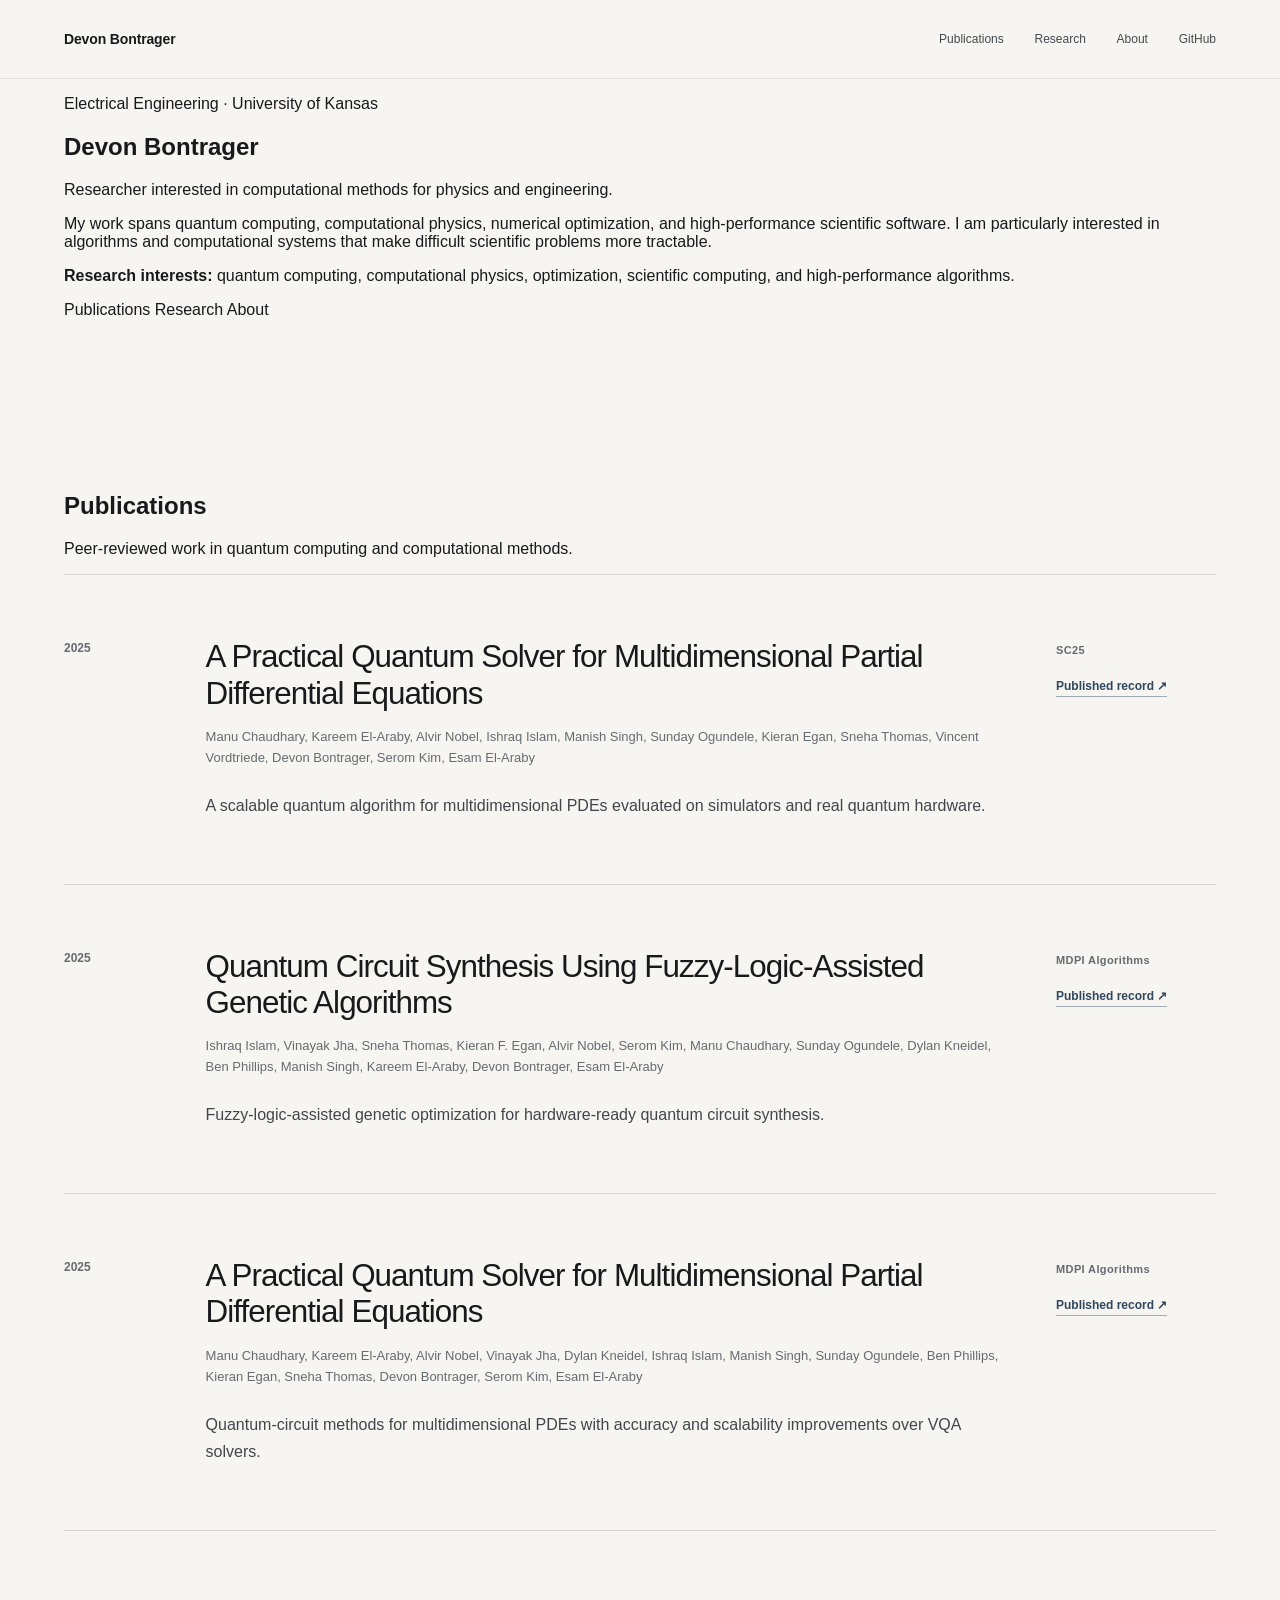
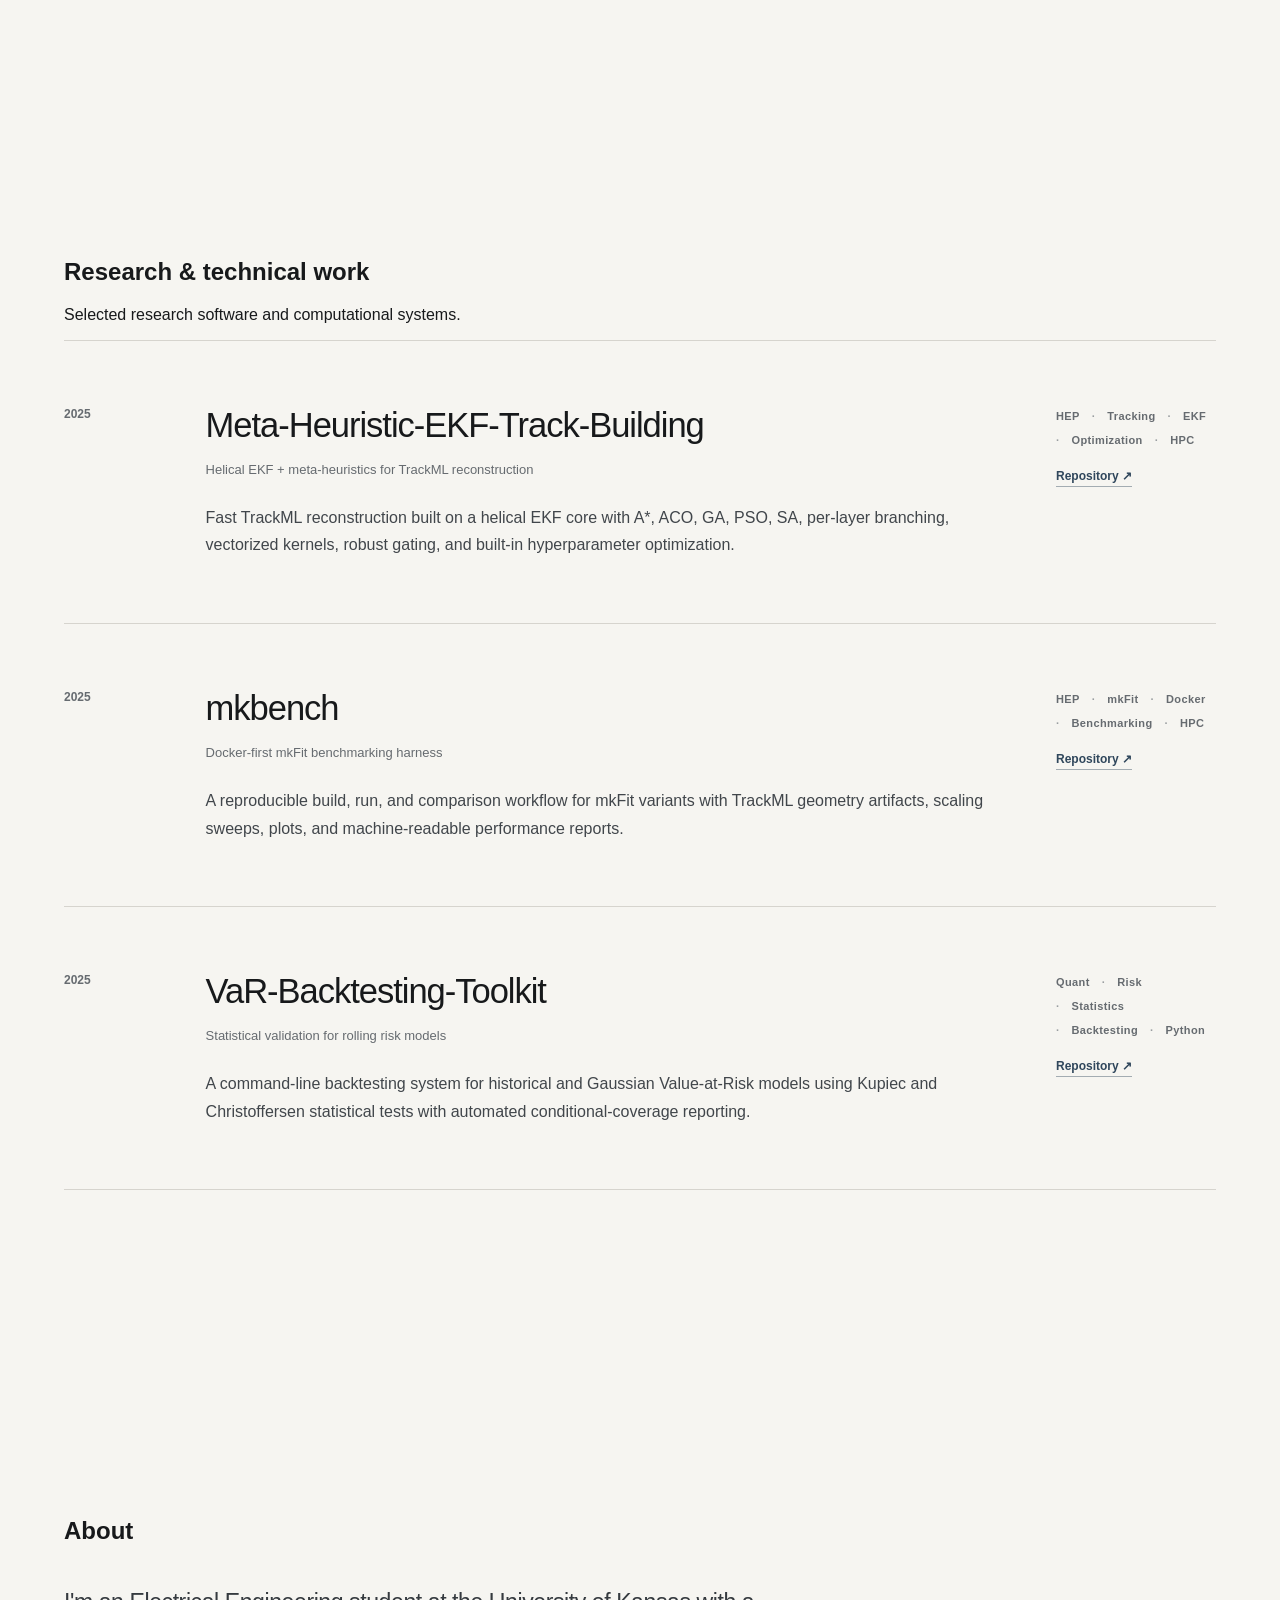
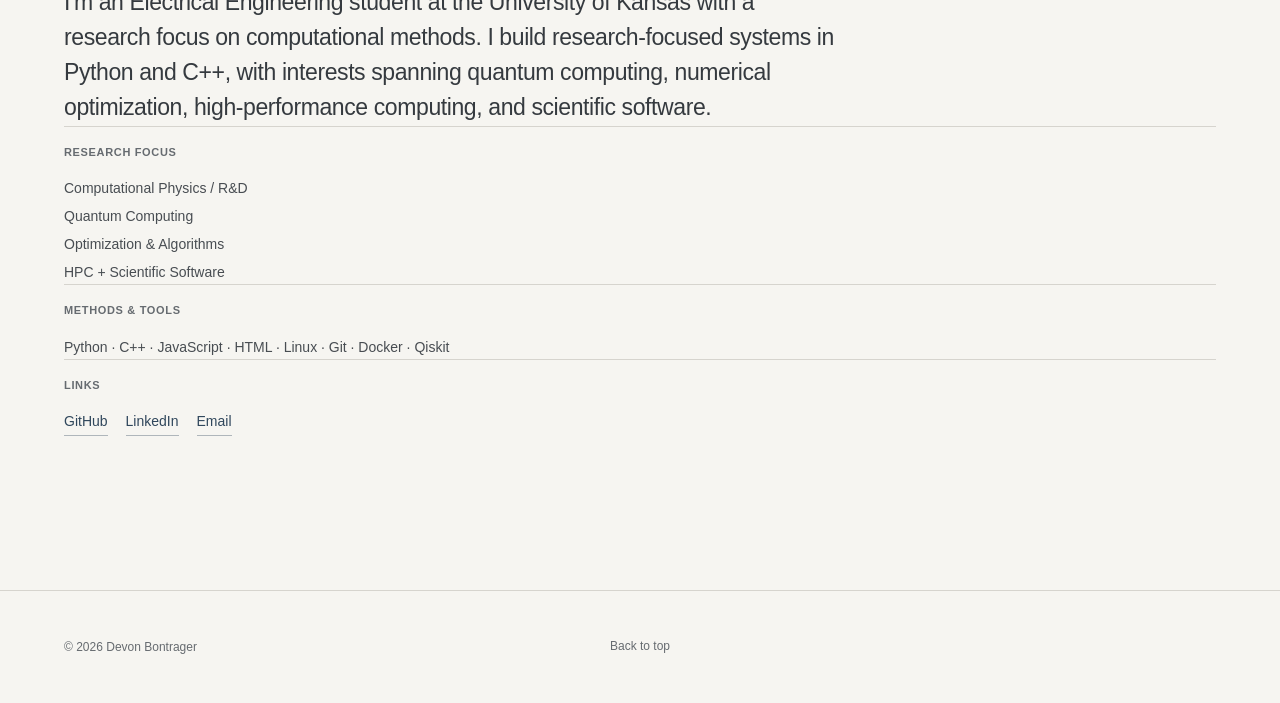
==== commit d9c91158: "Simplify homepage into one-page researcher profile" ====
--- a/index.html
+++ b/index.html
@@ -3,11 +3,11 @@
 <head>
   <meta charset="utf-8" />
   <meta name="viewport" content="width=device-width, initial-scale=1, viewport-fit=cover" />
-  <meta name="theme-color" content="#f6f5f1" />
-  <title>Devon Bontrager — Research & Engineering</title>
-  <meta name="description" content="Devon Bontrager — research in quantum computing, computational physics, optimization, and scientific software." />
-  <meta property="og:title" content="Devon Bontrager — Research & Engineering" />
-  <meta property="og:description" content="Publications, research, and selected computational engineering work." />
+  <meta name="theme-color" content="#ffffff" />
+  <title>Devon Bontrager</title>
+  <meta name="description" content="Devon Bontrager — electrical engineering, computational physics, quantum computing, optimization, and scientific software." />
+  <meta property="og:title" content="Devon Bontrager" />
+  <meta property="og:description" content="Research, publications, and selected technical work." />
   <meta property="og:type" content="website" />
   <meta property="og:url" content="https://dbontr.github.io/" />
   <link rel="canonical" href="https://dbontr.github.io/" />
@@ -20,79 +20,57 @@
   <a class="skip-link" href="#main">Skip to content</a>
 
   <header class="site-header">
-    <div class="header-inner">
-      <a class="identity" href="#top" aria-label="Devon Bontrager, home">Devon Bontrager</a>
+    <div class="page-shell header-inner">
+      <a class="identity" href="#top">Devon Bontrager</a>
       <nav class="site-nav" aria-label="Primary navigation">
         <a href="#publications">Publications</a>
         <a href="#research">Research</a>
         <a href="#about">About</a>
-        <a href="https://github.com/dbontr" rel="me noopener" target="_blank">GitHub ↗</a>
+        <a href="https://github.com/dbontr" rel="me noopener" target="_blank">GitHub</a>
       </nav>
     </div>
   </header>
 
-  <main id="main">
-    <section class="hero" id="top" aria-labelledby="hero-title">
-      <div class="page-shell hero-layout">
-        <div class="hero-main">
-          <p class="hero-kicker">Electrical Engineering · University of Kansas</p>
-          <h1 id="hero-title">Devon Bontrager</h1>
-          <p class="hero-role">Researcher working on computational methods for problems in physics, quantum computing, optimization, and scientific software.</p>
-          <p class="hero-summary">I am interested in rigorous computational approaches that make difficult physical and engineering problems more tractable, with an emphasis on efficient algorithms and high-performance implementations.</p>
-          <div class="hero-links" aria-label="Primary links">
-            <a href="#publications">View publications</a>
-            <a href="#research">Selected research</a>
-          </div>
-        </div>
-
-        <aside class="hero-aside" aria-label="Research profile">
-          <div class="hero-detail">
-            <span class="detail-label">Research areas</span>
-            <p>Quantum computing<br />Computational physics<br />Optimization<br />Scientific computing</p>
-          </div>
-          <div class="hero-detail">
-            <span class="detail-label">Location</span>
-            <p>Lawrence, Kansas</p>
-          </div>
-        </aside>
+  <main id="main" class="page-shell">
+    <section class="intro" id="top" aria-labelledby="intro-title">
+      <p class="intro-affiliation">Electrical Engineering · University of Kansas</p>
+      <h1 id="intro-title">Devon Bontrager</h1>
+      <p class="intro-role">Researcher interested in computational methods for physics and engineering.</p>
+      <p class="intro-copy">My work spans quantum computing, computational physics, numerical optimization, and high-performance scientific software. I am particularly interested in algorithms and computational systems that make difficult scientific problems more tractable.</p>
+      <p class="intro-interests"><strong>Research interests:</strong> quantum computing, computational physics, optimization, scientific computing, and high-performance algorithms.</p>
+      <div class="intro-links" id="intro-links" aria-label="Profile links">
+        <a href="#publications">Publications</a>
+        <a href="#research">Research</a>
+        <a href="#about">About</a>
       </div>
     </section>
 
     <section class="section" id="publications" aria-labelledby="publications-title">
-      <div class="page-shell">
-        <header class="section-header">
-          <div>
-            <p class="section-label">Publications</p>
-            <h2 id="publications-title">Peer-reviewed work</h2>
-          </div>
-          <p class="section-intro">Published research in quantum computing and computational methods.</p>
-        </header>
-        <div class="publication-list" id="publications-list" aria-live="polite"></div>
-        <noscript><p class="load-note">Enable JavaScript to load publication metadata.</p></noscript>
-      </div>
+      <header class="section-heading">
+        <h2 id="publications-title">Publications</h2>
+        <p>Peer-reviewed work in quantum computing and computational methods.</p>
+      </header>
+      <div class="publication-list" id="publications-list" aria-live="polite"></div>
+      <noscript><p class="load-note">Enable JavaScript to load publication metadata.</p></noscript>
     </section>
 
-    <section class="section section-alt" id="research" aria-labelledby="research-title">
-      <div class="page-shell">
-        <header class="section-header">
-          <div>
-            <p class="section-label">Research</p>
-            <h2 id="research-title">Selected technical work</h2>
-          </div>
-          <p class="section-intro">Research software and computational systems built around concrete technical problems.</p>
-        </header>
-        <div class="research-list" id="projects-list" aria-live="polite"></div>
-      </div>
+    <section class="section" id="research" aria-labelledby="research-title">
+      <header class="section-heading">
+        <h2 id="research-title">Research & technical work</h2>
+        <p>Selected research software and computational systems.</p>
+      </header>
+      <div class="research-list" id="projects-list" aria-live="polite"></div>
     </section>
 
-    <section class="section" id="about" aria-labelledby="about-title">
-      <div class="page-shell about-layout">
-        <div class="about-main">
-          <p class="section-label">About</p>
-          <h2 id="about-title">Research and engineering from first principles.</h2>
+    <section class="section about-section" id="about" aria-labelledby="about-title">
+      <header class="section-heading">
+        <h2 id="about-title">About</h2>
+      </header>
+      <div class="about-grid">
+        <div>
           <p id="profile-bio" class="about-bio">Electrical engineering researcher focused on computational systems, numerical methods, and scientific software.</p>
         </div>
-        <aside class="about-aside" aria-label="Research profile details">
+        <div class="about-details">
           <div class="detail-group">
             <h3>Research focus</h3>
             <ul id="focus-list" class="plain-list"></ul>
@@ -102,19 +80,18 @@
             <p id="skills-list"></p>
           </div>
           <div class="detail-group">
-            <h3>Elsewhere</h3>
+            <h3>Links</h3>
             <div id="links-list" class="text-links"></div>
           </div>
-        </aside>
+        </div>
       </div>
     </section>
   </main>
 
   <footer class="site-footer">
     <div class="page-shell footer-inner">
-      <span>Devon Bontrager</span>
-      <span id="footer-year"></span>
-      <a href="#top">Back to top ↑</a>
+      <span>© <span id="footer-year"></span> Devon Bontrager</span>
+      <a href="#top">Back to top</a>
     </div>
   </footer>
 
--- a/assets/css/portfolio-core.css
+++ b/assets/css/portfolio-core.css
@@ -1,68 +1,73 @@
 :root{
-  --paper:#f2efe7;
-  --paper-2:#ebe7dc;
-  --ink:#1a1d1a;
-  --muted:#666b65;
-  --line:#c9c5ba;
-  --accent:#34483d;
-  --max:1180px;
-  --pad:clamp(24px,5vw,72px);
+  --paper:#f6f5f1;
+  --paper-alt:#efeee9;
+  --ink:#17191b;
+  --muted:#666b70;
+  --line:#d6d4ce;
+  --accent:#30475c;
+  --accent-soft:#e7ecef;
+  --max:1240px;
+  --pad:clamp(24px,5vw,76px);
+  --sans:ui-sans-serif,-apple-system,BlinkMacSystemFont,"Segoe UI",Helvetica,Arial,sans-serif;
 }
 
 *{box-sizing:border-box}
 html{scroll-behavior:smooth;background:var(--paper)}
-body{margin:0;background:var(--paper);color:var(--ink);font-family:Arial,Helvetica,sans-serif;-webkit-font-smoothing:antialiased;text-rendering:optimizeLegibility}
-::selection{background:#d7dfd6;color:var(--ink)}
+body{margin:0;background:var(--paper);color:var(--ink);font-family:var(--sans);-webkit-font-smoothing:antialiased;text-rendering:optimizeLegibility}
+::selection{background:var(--accent-soft);color:var(--ink)}
 a{color:inherit;text-decoration:none}
 a:focus-visible{outline:2px solid var(--accent);outline-offset:4px}
 
 .skip-link{position:fixed;left:16px;top:16px;z-index:100;padding:10px 14px;background:var(--ink);color:var(--paper);transform:translateY(-160%)}
 .skip-link:focus{transform:none}
-
 .page-shell{width:min(calc(100% - (var(--pad) * 2)),var(--max));margin-inline:auto}
 
-.site-header{position:sticky;top:0;z-index:20;background:rgba(242,239,231,.94);backdrop-filter:blur(10px);border-bottom:1px solid rgba(26,29,26,.12)}
-.header-inner{width:min(calc(100% - (var(--pad) * 2)),var(--max));height:82px;margin-inline:auto;display:flex;align-items:center;justify-content:space-between;gap:36px}
-.identity{font-family:"Iowan Old Style","Palatino Linotype",Palatino,Georgia,serif;font-size:19px;letter-spacing:-.01em}
-.site-nav{display:flex;gap:clamp(18px,2.5vw,34px);align-items:center}
-.site-nav a{font-size:12px;letter-spacing:.04em;color:#3d423d}
+.site-header{position:sticky;top:0;z-index:20;background:rgba(246,245,241,.96);border-bottom:1px solid rgba(23,25,27,.10)}
+.header-inner{width:min(calc(100% - (var(--pad) * 2)),var(--max));height:78px;margin-inline:auto;display:flex;align-items:center;justify-content:space-between;gap:36px}
+.identity{font-size:14px;font-weight:650;letter-spacing:-.01em}
+.site-nav{display:flex;gap:clamp(20px,2.4vw,34px);align-items:center}
+.site-nav a{font-size:12px;font-weight:500;color:#44494e}
 .site-nav a:hover{color:var(--accent)}
 
-.hero{min-height:calc(100svh - 82px);display:flex;align-items:stretch}
-.hero-inner{display:flex;flex-direction:column;justify-content:space-between;padding-top:clamp(86px,11vh,150px);padding-bottom:48px}
-.hero-copy{max-width:920px}
-.eyebrow,.section-label,.label{margin:0;font:600 11px/1.4 ui-monospace,SFMono-Regular,Menlo,Consolas,monospace;letter-spacing:.12em;text-transform:uppercase;color:var(--muted)}
-.hero h1{margin:24px 0 0;font-family:"Iowan Old Style","Palatino Linotype",Palatino,Georgia,serif;font-size:clamp(64px,8vw,112px);line-height:.92;font-weight:400;letter-spacing:-.055em}
-.hero-affiliation{margin:26px 0 0;font-size:17px;color:#4f554f}
-.hero-intro{margin:42px 0 0;max-width:820px;font-family:"Iowan Old Style","Palatino Linotype",Palatino,Georgia,serif;font-size:clamp(24px,2.1vw,32px);line-height:1.34;letter-spacing:-.018em}
+.hero{min-height:calc(100svh - 78px);display:flex;align-items:center;border-bottom:1px solid var(--line)}
+.hero-layout{display:grid;grid-template-columns:minmax(0,1.8fr) minmax(220px,.55fr);gap:clamp(72px,10vw,150px);align-items:end;padding-top:clamp(92px,12vh,150px);padding-bottom:clamp(92px,12vh,150px)}
+.hero-main{max-width:860px}
+.hero-kicker,.section-label,.detail-label{margin:0;font-size:11px;line-height:1.4;font-weight:650;letter-spacing:.08em;text-transform:uppercase;color:var(--muted)}
+.hero h1{margin:24px 0 0;font-size:clamp(58px,6.6vw,94px);line-height:.98;font-weight:560;letter-spacing:-.055em}
+.hero-role{margin:34px 0 0;max-width:840px;font-size:clamp(24px,2.25vw,34px);line-height:1.3;font-weight:430;letter-spacing:-.026em;color:#24272a}
+.hero-summary{margin:34px 0 0;max-width:760px;font-size:16px;line-height:1.72;color:#54595e}
 .hero-links{display:flex;flex-wrap:wrap;gap:28px;margin-top:42px}
-.hero-links a{font-size:13px;border-bottom:1px solid #7e847d;padding-bottom:4px}
-.hero-links a:hover{border-color:var(--accent);color:var(--accent)}
-.hero-footer{display:grid;grid-template-columns:170px 1fr;gap:28px;padding-top:24px;border-top:1px solid var(--line);color:#4f554f}
-.hero-footer p{margin:0;font-size:13px;line-height:1.55}
+.hero-links a{font-size:13px;font-weight:600;color:var(--accent);border-bottom:1px solid rgba(48,71,92,.45);padding-bottom:4px}
+.hero-links a:hover{border-color:var(--accent)}
+.hero-aside{align-self:stretch;display:flex;flex-direction:column;justify-content:flex-end;gap:38px;padding-left:28px;border-left:1px solid var(--line)}
+.hero-detail p{margin:12px 0 0;font-size:14px;line-height:1.72;color:#40454a}
 
 .site-footer{border-top:1px solid var(--line);background:var(--paper)}
-.footer-inner{min-height:110px;display:grid;grid-template-columns:1fr auto 1fr;align-items:center;gap:24px;color:var(--muted);font-size:12px}
+.footer-inner{min-height:112px;display:grid;grid-template-columns:1fr auto 1fr;align-items:center;gap:24px;color:var(--muted);font-size:12px}
 .footer-inner a{justify-self:end;border-bottom:1px solid transparent}
 .footer-inner a:hover{border-color:currentColor;color:var(--ink)}
+
+@media(max-width:900px){
+  .hero-layout{grid-template-columns:1fr;gap:76px;align-items:start}
+  .hero-aside{max-width:640px;padding:24px 0 0;border-left:0;border-top:1px solid var(--line);display:grid;grid-template-columns:1fr 1fr;gap:36px}
+}
 
 @media(max-width:760px){
   :root{--pad:20px}
   .header-inner{height:68px}
-  .identity{font-size:17px}
+  .identity{font-size:13px}
   .site-nav{gap:16px}
   .site-nav a:nth-child(1),.site-nav a:nth-child(3){display:none}
   .site-nav a{font-size:11px}
   .hero{min-height:auto}
-  .hero-inner{padding-top:84px;padding-bottom:38px}
-  .hero h1{font-size:clamp(56px,17vw,88px)}
-  .hero-intro{font-size:23px;margin-top:34px}
-  .hero-footer{grid-template-columns:1fr;gap:10px;margin-top:100px}
-  .footer-inner{grid-template-columns:1fr auto}.footer-inner span:nth-child(2){display:none}
+  .hero-layout{padding-top:82px;padding-bottom:88px;gap:64px}
+  .hero h1{font-size:clamp(52px,14vw,78px)}
+  .hero-role{font-size:23px;margin-top:28px}
+  .hero-summary{font-size:15px;line-height:1.68;margin-top:28px}
+  .hero-aside{grid-template-columns:1fr;gap:28px}
+  .footer-inner{grid-template-columns:1fr auto}
+  .footer-inner span:nth-child(2){display:none}
 }
 
-@media(max-width:460px){
-  .site-nav a:nth-child(2){display:none}
-}
-
+@media(max-width:460px){.site-nav a:nth-child(2){display:none}}
 @media(prefers-reduced-motion:reduce){html{scroll-behavior:auto}}
--- a/assets/css/portfolio-sections.css
+++ b/assets/css/portfolio-sections.css
@@ -1,54 +1,54 @@
-.section{padding:clamp(108px,12vw,180px) 0;border-top:1px solid var(--line)}
-.section-tint{background:var(--paper-2)}
+.section{padding:clamp(116px,12vw,184px) 0;border-top:0}
+.section-alt{background:var(--paper-alt)}
 
-.section-header{display:grid;grid-template-columns:minmax(0,1fr) minmax(260px,380px);gap:clamp(48px,9vw,120px);align-items:end;margin-bottom:clamp(72px,8vw,120px)}
-.section-header h2,.about-main h2{margin:18px 0 0;font-family:"Iowan Old Style","Palatino Linotype",Palatino,Georgia,serif;font-weight:400;letter-spacing:-.035em;color:var(--ink)}
-.section-header h2{font-size:clamp(42px,4.6vw,66px);line-height:1.02}
-.section-intro{margin:0;font-family:"Iowan Old Style","Palatino Linotype",Palatino,Georgia,serif;font-size:18px;line-height:1.55;color:#4d524d}
+.section-header{display:grid;grid-template-columns:minmax(0,1fr) minmax(260px,380px);gap:clamp(56px,9vw,124px);align-items:end;margin-bottom:clamp(76px,8vw,118px)}
+.section-header h2,.about-main h2{margin:18px 0 0;font-family:var(--sans);font-weight:540;letter-spacing:-.042em;color:var(--ink)}
+.section-header h2{font-size:clamp(40px,4.3vw,62px);line-height:1.04}
+.section-intro{margin:0;font-size:16px;line-height:1.65;color:#555a5f}
 
 .publication-list,.research-list{border-top:1px solid var(--line)}
-.publication-item,.research-entry{display:grid;grid-template-columns:92px minmax(0,1fr) 150px;gap:clamp(24px,4vw,58px);padding:clamp(42px,5vw,68px) 0;border-bottom:1px solid var(--line)}
-.publication-index,.entry-year{font:500 11px/1.5 ui-monospace,SFMono-Regular,Menlo,Consolas,monospace;color:var(--muted);letter-spacing:.05em}
-.publication-title,.entry-title{margin:0;font-family:"Iowan Old Style","Palatino Linotype",Palatino,Georgia,serif;font-weight:400;letter-spacing:-.022em;line-height:1.16}
-.publication-title{font-size:clamp(26px,2.7vw,38px)}
-.entry-title{font-size:clamp(28px,3vw,42px)}
-.publication-meta,.entry-subtitle{margin:14px 0 0;font-size:13px;line-height:1.6;color:var(--muted)}
-.publication-summary,.entry-summary{margin:22px 0 0;max-width:780px;font-family:"Iowan Old Style","Palatino Linotype",Palatino,Georgia,serif;font-size:17px;line-height:1.6;color:#383d38}
-.publication-side,.entry-side{display:flex;flex-direction:column;align-items:flex-start;gap:18px;padding-top:4px}
-.publication-venue,.entry-tags{font:500 10px/1.55 ui-monospace,SFMono-Regular,Menlo,Consolas,monospace;letter-spacing:.06em;text-transform:uppercase;color:var(--muted)}
-.publication-link,.entry-link{font-size:12px;border-bottom:1px solid #777d76;padding-bottom:3px}
-.publication-link:hover,.entry-link:hover{color:var(--accent);border-color:var(--accent)}
-.entry-tags{display:flex;flex-wrap:wrap;gap:6px 10px}
-.entry-tags span+span::before{content:"·";margin-right:10px;color:#989d96}
+.publication-item,.research-entry{display:grid;grid-template-columns:84px minmax(0,1fr) 160px;gap:clamp(28px,4.5vw,64px);padding:clamp(46px,5vw,70px) 0;border-bottom:1px solid var(--line)}
+.publication-index,.entry-year{font-size:12px;line-height:1.5;font-weight:560;color:var(--muted);font-variant-numeric:tabular-nums}
+.publication-title,.entry-title{margin:0;font-family:var(--sans);font-weight:540;letter-spacing:-.03em;line-height:1.16}
+.publication-title{font-size:clamp(25px,2.45vw,36px)}
+.entry-title{font-size:clamp(27px,2.7vw,39px)}
+.publication-meta,.entry-subtitle{margin:14px 0 0;font-size:13px;line-height:1.62;color:var(--muted)}
+.publication-summary,.entry-summary{margin:24px 0 0;max-width:800px;font-size:16px;line-height:1.72;color:#41464b}
+.publication-side,.entry-side{display:flex;flex-direction:column;align-items:flex-start;gap:20px;padding-top:3px}
+.publication-venue,.entry-tags{font-size:11px;line-height:1.55;font-weight:600;letter-spacing:.035em;color:var(--muted)}
+.publication-link,.entry-link{font-size:12px;font-weight:600;color:var(--accent);border-bottom:1px solid rgba(48,71,92,.42);padding-bottom:3px}
+.publication-link:hover,.entry-link:hover{border-color:var(--accent)}
+.entry-tags{display:flex;flex-wrap:wrap;gap:7px 12px}
+.entry-tags span+span::before{content:"·";margin-right:12px;color:#9a9ea1}
 
-.about-layout{display:grid;grid-template-columns:minmax(0,1.4fr) minmax(280px,.6fr);gap:clamp(70px,11vw,150px)}
-.about-main h2{max-width:760px;font-size:clamp(44px,5vw,72px);line-height:1.04}
-.about-bio{margin:42px 0 0;max-width:760px;font-family:"Iowan Old Style","Palatino Linotype",Palatino,Georgia,serif;font-size:clamp(21px,2vw,28px);line-height:1.5;color:#343934}
+.about-layout{display:grid;grid-template-columns:minmax(0,1.35fr) minmax(280px,.65fr);gap:clamp(80px,11vw,150px)}
+.about-main h2{max-width:780px;font-size:clamp(42px,4.7vw,68px);line-height:1.06}
+.about-bio{margin:40px 0 0;max-width:780px;font-size:clamp(20px,1.8vw,26px);line-height:1.52;letter-spacing:-.018em;color:#353a3f}
 .about-aside{display:flex;flex-direction:column;justify-content:flex-end;gap:44px}
 .detail-group{padding-top:18px;border-top:1px solid var(--line)}
-.detail-group h3{margin:0 0 16px;font:600 10px/1.4 ui-monospace,SFMono-Regular,Menlo,Consolas,monospace;letter-spacing:.1em;text-transform:uppercase;color:var(--muted)}
-.detail-group p,.plain-list,.text-links{margin:0;font-size:13px;line-height:1.7;color:#454a45}
+.detail-group h3{margin:0 0 16px;font-size:11px;line-height:1.4;font-weight:650;letter-spacing:.06em;text-transform:uppercase;color:var(--muted)}
+.detail-group p,.plain-list,.text-links{margin:0;font-size:14px;line-height:1.72;color:#484d52}
 .plain-list{padding:0;list-style:none}
-.plain-list li+li{margin-top:3px}
+.plain-list li+li{margin-top:4px}
 .text-links{display:flex;flex-wrap:wrap;gap:8px 18px}
-.text-links a{border-bottom:1px solid #8d928b;padding-bottom:2px}
-.text-links a:hover{color:var(--accent);border-color:var(--accent)}
+.text-links a{color:var(--accent);border-bottom:1px solid rgba(48,71,92,.36);padding-bottom:2px}
+.text-links a:hover{border-color:var(--accent)}
 .load-note{margin-top:30px;color:var(--muted);font-size:13px}
 
 @media(max-width:900px){
-  .section-header{grid-template-columns:1fr;gap:26px}
+  .section-header{grid-template-columns:1fr;gap:28px}
   .section-intro{max-width:620px}
   .publication-item,.research-entry{grid-template-columns:70px minmax(0,1fr)}
   .publication-side,.entry-side{grid-column:2;flex-direction:row;flex-wrap:wrap;align-items:center}
   .about-layout{grid-template-columns:1fr;gap:90px}
-  .about-aside{max-width:620px}
+  .about-aside{max-width:640px}
 }
 
 @media(max-width:620px){
-  .section{padding:92px 0}
-  .section-header{margin-bottom:62px}
-  .publication-item,.research-entry{grid-template-columns:1fr;gap:14px;padding:40px 0}
-  .publication-side,.entry-side{grid-column:1;margin-top:10px}
-  .publication-summary,.entry-summary{font-size:16px}
-  .about-layout{gap:70px}
+  .section{padding:94px 0}
+  .section-header{margin-bottom:64px}
+  .publication-item,.research-entry{grid-template-columns:1fr;gap:14px;padding:42px 0}
+  .publication-side,.entry-side{grid-column:1;margin-top:12px}
+  .publication-summary,.entry-summary{font-size:15px}
+  .about-layout{gap:72px}
 }
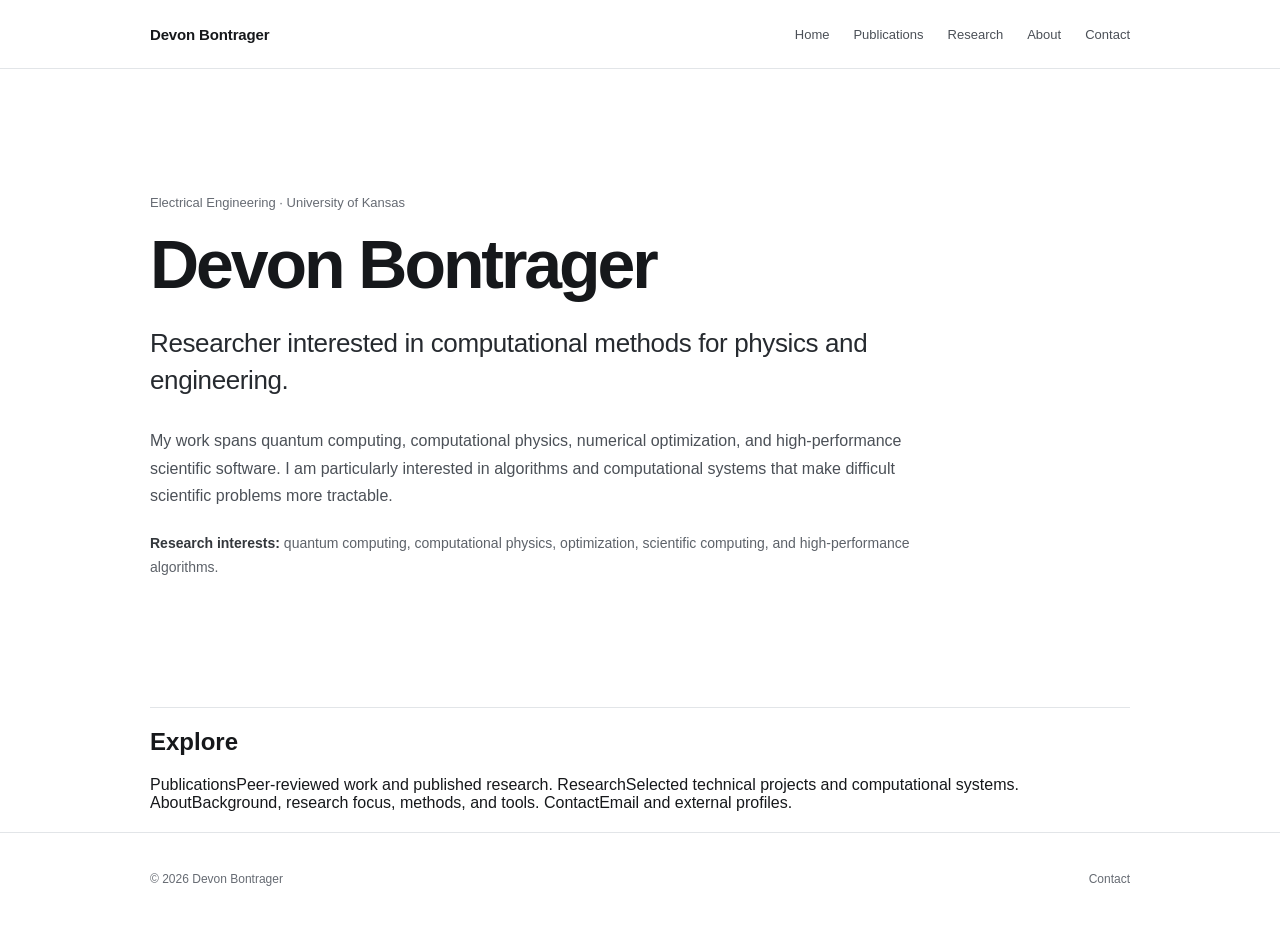
==== commit 54320822: "Split portfolio into a multi-page researcher site" ====
--- a/index.html
+++ b/index.html
@@ -21,69 +21,33 @@
 
   <header class="site-header">
     <div class="page-shell header-inner">
-      <a class="identity" href="#top">Devon Bontrager</a>
+      <a class="identity" href="index.html">Devon Bontrager</a>
       <nav class="site-nav" aria-label="Primary navigation">
-        <a href="#publications">Publications</a>
-        <a href="#research">Research</a>
-        <a href="#about">About</a>
-        <a href="https://github.com/dbontr" rel="me noopener" target="_blank">GitHub</a>
+        <a href="index.html" aria-current="page">Home</a>
+        <a href="publications.html">Publications</a>
+        <a href="research.html">Research</a>
+        <a href="about.html">About</a>
+        <a href="contact.html">Contact</a>
       </nav>
     </div>
   </header>
 
   <main id="main" class="page-shell">
-    <section class="intro" id="top" aria-labelledby="intro-title">
+    <section class="intro home-intro" aria-labelledby="intro-title">
       <p class="intro-affiliation">Electrical Engineering · University of Kansas</p>
       <h1 id="intro-title">Devon Bontrager</h1>
       <p class="intro-role">Researcher interested in computational methods for physics and engineering.</p>
       <p class="intro-copy">My work spans quantum computing, computational physics, numerical optimization, and high-performance scientific software. I am particularly interested in algorithms and computational systems that make difficult scientific problems more tractable.</p>
       <p class="intro-interests"><strong>Research interests:</strong> quantum computing, computational physics, optimization, scientific computing, and high-performance algorithms.</p>
-      <div class="intro-links" id="intro-links" aria-label="Profile links">
-        <a href="#publications">Publications</a>
-        <a href="#research">Research</a>
-        <a href="#about">About</a>
-      </div>
     </section>
 
-    <section class="section" id="publications" aria-labelledby="publications-title">
-      <header class="section-heading">
-        <h2 id="publications-title">Publications</h2>
-        <p>Peer-reviewed work in quantum computing and computational methods.</p>
-      </header>
-      <div class="publication-list" id="publications-list" aria-live="polite"></div>
-      <noscript><p class="load-note">Enable JavaScript to load publication metadata.</p></noscript>
-    </section>
-
-    <section class="section" id="research" aria-labelledby="research-title">
-      <header class="section-heading">
-        <h2 id="research-title">Research & technical work</h2>
-        <p>Selected research software and computational systems.</p>
-      </header>
-      <div class="research-list" id="projects-list" aria-live="polite"></div>
-    </section>
-
-    <section class="section about-section" id="about" aria-labelledby="about-title">
-      <header class="section-heading">
-        <h2 id="about-title">About</h2>
-      </header>
-      <div class="about-grid">
-        <div>
-          <p id="profile-bio" class="about-bio">Electrical engineering researcher focused on computational systems, numerical methods, and scientific software.</p>
-        </div>
-        <div class="about-details">
-          <div class="detail-group">
-            <h3>Research focus</h3>
-            <ul id="focus-list" class="plain-list"></ul>
-          </div>
-          <div class="detail-group">
-            <h3>Methods & tools</h3>
-            <p id="skills-list"></p>
-          </div>
-          <div class="detail-group">
-            <h3>Links</h3>
-            <div id="links-list" class="text-links"></div>
-          </div>
-        </div>
+    <section class="home-directory" aria-labelledby="directory-title">
+      <h2 id="directory-title">Explore</h2>
+      <div class="directory-list">
+        <a href="publications.html"><span>Publications</span><span>Peer-reviewed work and published research.</span></a>
+        <a href="research.html"><span>Research</span><span>Selected technical projects and computational systems.</span></a>
+        <a href="about.html"><span>About</span><span>Background, research focus, methods, and tools.</span></a>
+        <a href="contact.html"><span>Contact</span><span>Email and external profiles.</span></a>
       </div>
     </section>
   </main>
@@ -91,7 +55,7 @@
   <footer class="site-footer">
     <div class="page-shell footer-inner">
       <span>© <span id="footer-year"></span> Devon Bontrager</span>
-      <a href="#top">Back to top</a>
+      <a href="contact.html">Contact</a>
     </div>
   </footer>
 
--- a/assets/css/portfolio-core.css
+++ b/assets/css/portfolio-core.css
@@ -1,73 +1,56 @@
 :root{
-  --paper:#f6f5f1;
-  --paper-alt:#efeee9;
-  --ink:#17191b;
-  --muted:#666b70;
-  --line:#d6d4ce;
-  --accent:#30475c;
-  --accent-soft:#e7ecef;
-  --max:1240px;
-  --pad:clamp(24px,5vw,76px);
+  --bg:#ffffff;
+  --text:#16181b;
+  --muted:#666b73;
+  --line:#e2e5e8;
+  --accent:#315f8f;
+  --max:980px;
+  --pad:clamp(22px,4vw,44px);
   --sans:ui-sans-serif,-apple-system,BlinkMacSystemFont,"Segoe UI",Helvetica,Arial,sans-serif;
 }
 
 *{box-sizing:border-box}
-html{scroll-behavior:smooth;background:var(--paper)}
-body{margin:0;background:var(--paper);color:var(--ink);font-family:var(--sans);-webkit-font-smoothing:antialiased;text-rendering:optimizeLegibility}
-::selection{background:var(--accent-soft);color:var(--ink)}
+html{scroll-behavior:smooth;background:var(--bg)}
+body{margin:0;background:var(--bg);color:var(--text);font-family:var(--sans);-webkit-font-smoothing:antialiased;text-rendering:optimizeLegibility}
+::selection{background:#dce7f0;color:var(--text)}
 a{color:inherit;text-decoration:none}
-a:focus-visible{outline:2px solid var(--accent);outline-offset:4px}
+a:focus-visible{outline:2px solid var(--accent);outline-offset:3px}
 
-.skip-link{position:fixed;left:16px;top:16px;z-index:100;padding:10px 14px;background:var(--ink);color:var(--paper);transform:translateY(-160%)}
+.page-shell{width:min(calc(100% - (var(--pad) * 2)),var(--max));margin-inline:auto}
+.skip-link{position:fixed;left:16px;top:12px;z-index:50;padding:9px 12px;background:var(--text);color:#fff;transform:translateY(-150%)}
 .skip-link:focus{transform:none}
-.page-shell{width:min(calc(100% - (var(--pad) * 2)),var(--max));margin-inline:auto}
 
-.site-header{position:sticky;top:0;z-index:20;background:rgba(246,245,241,.96);border-bottom:1px solid rgba(23,25,27,.10)}
-.header-inner{width:min(calc(100% - (var(--pad) * 2)),var(--max));height:78px;margin-inline:auto;display:flex;align-items:center;justify-content:space-between;gap:36px}
-.identity{font-size:14px;font-weight:650;letter-spacing:-.01em}
-.site-nav{display:flex;gap:clamp(20px,2.4vw,34px);align-items:center}
-.site-nav a{font-size:12px;font-weight:500;color:#44494e}
+.site-header{border-bottom:1px solid var(--line);background:rgba(255,255,255,.97)}
+.header-inner{min-height:68px;display:flex;align-items:center;justify-content:space-between;gap:28px}
+.identity{font-size:15px;font-weight:650;letter-spacing:-.01em}
+.site-nav{display:flex;align-items:center;gap:24px}
+.site-nav a{font-size:13px;color:#4b5057}
 .site-nav a:hover{color:var(--accent)}
 
-.hero{min-height:calc(100svh - 78px);display:flex;align-items:center;border-bottom:1px solid var(--line)}
-.hero-layout{display:grid;grid-template-columns:minmax(0,1.8fr) minmax(220px,.55fr);gap:clamp(72px,10vw,150px);align-items:end;padding-top:clamp(92px,12vh,150px);padding-bottom:clamp(92px,12vh,150px)}
-.hero-main{max-width:860px}
-.hero-kicker,.section-label,.detail-label{margin:0;font-size:11px;line-height:1.4;font-weight:650;letter-spacing:.08em;text-transform:uppercase;color:var(--muted)}
-.hero h1{margin:24px 0 0;font-size:clamp(58px,6.6vw,94px);line-height:.98;font-weight:560;letter-spacing:-.055em}
-.hero-role{margin:34px 0 0;max-width:840px;font-size:clamp(24px,2.25vw,34px);line-height:1.3;font-weight:430;letter-spacing:-.026em;color:#24272a}
-.hero-summary{margin:34px 0 0;max-width:760px;font-size:16px;line-height:1.72;color:#54595e}
-.hero-links{display:flex;flex-wrap:wrap;gap:28px;margin-top:42px}
-.hero-links a{font-size:13px;font-weight:600;color:var(--accent);border-bottom:1px solid rgba(48,71,92,.45);padding-bottom:4px}
-.hero-links a:hover{border-color:var(--accent)}
-.hero-aside{align-self:stretch;display:flex;flex-direction:column;justify-content:flex-end;gap:38px;padding-left:28px;border-left:1px solid var(--line)}
-.hero-detail p{margin:12px 0 0;font-size:14px;line-height:1.72;color:#40454a}
+.intro{padding:clamp(76px,10vw,126px) 0 clamp(88px,10vw,132px);border-bottom:1px solid var(--line)}
+.intro-affiliation{margin:0 0 20px;font-size:13px;color:var(--muted)}
+.intro h1{margin:0;font-size:clamp(46px,6vw,68px);line-height:1.02;font-weight:650;letter-spacing:-.045em}
+.intro-role{margin:26px 0 0;max-width:760px;font-size:clamp(20px,2.2vw,26px);line-height:1.42;letter-spacing:-.015em;color:#262a2f}
+.intro-copy{margin:28px 0 0;max-width:760px;font-size:16px;line-height:1.72;color:#4b5057}
+.intro-interests{margin:22px 0 0;max-width:820px;font-size:14px;line-height:1.7;color:#5d6269}
+.intro-interests strong{color:#33373c;font-weight:600}
+.intro-links{display:flex;flex-wrap:wrap;gap:22px;margin-top:30px}
+.intro-links a{font-size:13px;font-weight:600;color:var(--accent)}
+.intro-links a:hover{text-decoration:underline;text-underline-offset:3px}
 
-.site-footer{border-top:1px solid var(--line);background:var(--paper)}
-.footer-inner{min-height:112px;display:grid;grid-template-columns:1fr auto 1fr;align-items:center;gap:24px;color:var(--muted);font-size:12px}
-.footer-inner a{justify-self:end;border-bottom:1px solid transparent}
-.footer-inner a:hover{border-color:currentColor;color:var(--ink)}
+.site-footer{border-top:1px solid var(--line);margin-top:20px}
+.footer-inner{min-height:92px;display:flex;align-items:center;justify-content:space-between;gap:24px;font-size:12px;color:var(--muted)}
+.footer-inner a:hover{color:var(--accent)}
 
-@media(max-width:900px){
-  .hero-layout{grid-template-columns:1fr;gap:76px;align-items:start}
-  .hero-aside{max-width:640px;padding:24px 0 0;border-left:0;border-top:1px solid var(--line);display:grid;grid-template-columns:1fr 1fr;gap:36px}
+@media(max-width:680px){
+  :root{--pad:20px}
+  .header-inner{min-height:62px;align-items:flex-start;padding-top:20px;padding-bottom:16px;flex-direction:column;gap:12px}
+  .site-nav{gap:17px;flex-wrap:wrap}
+  .site-nav a{font-size:12px}
+  .intro{padding-top:68px;padding-bottom:82px}
+  .intro h1{font-size:clamp(42px,12vw,58px)}
+  .intro-role{font-size:20px}
+  .intro-copy{font-size:15px}
 }
 
-@media(max-width:760px){
-  :root{--pad:20px}
-  .header-inner{height:68px}
-  .identity{font-size:13px}
-  .site-nav{gap:16px}
-  .site-nav a:nth-child(1),.site-nav a:nth-child(3){display:none}
-  .site-nav a{font-size:11px}
-  .hero{min-height:auto}
-  .hero-layout{padding-top:82px;padding-bottom:88px;gap:64px}
-  .hero h1{font-size:clamp(52px,14vw,78px)}
-  .hero-role{font-size:23px;margin-top:28px}
-  .hero-summary{font-size:15px;line-height:1.68;margin-top:28px}
-  .hero-aside{grid-template-columns:1fr;gap:28px}
-  .footer-inner{grid-template-columns:1fr auto}
-  .footer-inner span:nth-child(2){display:none}
-}
-
-@media(max-width:460px){.site-nav a:nth-child(2){display:none}}
 @media(prefers-reduced-motion:reduce){html{scroll-behavior:auto}}
--- a/assets/css/portfolio-sections.css
+++ b/assets/css/portfolio-sections.css
@@ -1,54 +1,57 @@
-.section{padding:clamp(116px,12vw,184px) 0;border-top:0}
-.section-alt{background:var(--paper-alt)}
-
-.section-header{display:grid;grid-template-columns:minmax(0,1fr) minmax(260px,380px);gap:clamp(56px,9vw,124px);align-items:end;margin-bottom:clamp(76px,8vw,118px)}
-.section-header h2,.about-main h2{margin:18px 0 0;font-family:var(--sans);font-weight:540;letter-spacing:-.042em;color:var(--ink)}
-.section-header h2{font-size:clamp(40px,4.3vw,62px);line-height:1.04}
-.section-intro{margin:0;font-size:16px;line-height:1.65;color:#555a5f}
+.section{padding:clamp(82px,9vw,118px) 0;border-bottom:1px solid var(--line)}
+.section-heading{display:grid;grid-template-columns:minmax(0,1fr) minmax(220px,330px);gap:48px;align-items:end;margin-bottom:42px}
+.section-heading h2{margin:0;font-size:28px;line-height:1.2;font-weight:650;letter-spacing:-.025em}
+.section-heading p{margin:0;font-size:14px;line-height:1.6;color:var(--muted)}
 
 .publication-list,.research-list{border-top:1px solid var(--line)}
-.publication-item,.research-entry{display:grid;grid-template-columns:84px minmax(0,1fr) 160px;gap:clamp(28px,4.5vw,64px);padding:clamp(46px,5vw,70px) 0;border-bottom:1px solid var(--line)}
-.publication-index,.entry-year{font-size:12px;line-height:1.5;font-weight:560;color:var(--muted);font-variant-numeric:tabular-nums}
-.publication-title,.entry-title{margin:0;font-family:var(--sans);font-weight:540;letter-spacing:-.03em;line-height:1.16}
-.publication-title{font-size:clamp(25px,2.45vw,36px)}
-.entry-title{font-size:clamp(27px,2.7vw,39px)}
-.publication-meta,.entry-subtitle{margin:14px 0 0;font-size:13px;line-height:1.62;color:var(--muted)}
-.publication-summary,.entry-summary{margin:24px 0 0;max-width:800px;font-size:16px;line-height:1.72;color:#41464b}
-.publication-side,.entry-side{display:flex;flex-direction:column;align-items:flex-start;gap:20px;padding-top:3px}
-.publication-venue,.entry-tags{font-size:11px;line-height:1.55;font-weight:600;letter-spacing:.035em;color:var(--muted)}
-.publication-link,.entry-link{font-size:12px;font-weight:600;color:var(--accent);border-bottom:1px solid rgba(48,71,92,.42);padding-bottom:3px}
-.publication-link:hover,.entry-link:hover{border-color:var(--accent)}
-.entry-tags{display:flex;flex-wrap:wrap;gap:7px 12px}
-.entry-tags span+span::before{content:"·";margin-right:12px;color:#9a9ea1}
+.publication-item{display:grid;grid-template-columns:72px minmax(0,1fr) 118px;gap:24px;padding:26px 0;border-bottom:1px solid var(--line)}
+.publication-index,.entry-year{font-size:12px;line-height:1.5;color:var(--muted);font-variant-numeric:tabular-nums}
+.publication-title{margin:0;font-size:17px;line-height:1.45;font-weight:620;letter-spacing:-.012em}
+.publication-meta{margin:7px 0 0;font-size:12.5px;line-height:1.55;color:var(--muted)}
+.publication-summary{display:none}
+.publication-side{display:flex;flex-direction:column;align-items:flex-start;gap:8px;padding-top:2px}
+.publication-venue{font-size:11px;line-height:1.45;color:var(--muted)}
+.publication-link{font-size:12px;font-weight:600;color:var(--accent)}
+.publication-link:hover{text-decoration:underline;text-underline-offset:3px}
 
-.about-layout{display:grid;grid-template-columns:minmax(0,1.35fr) minmax(280px,.65fr);gap:clamp(80px,11vw,150px)}
-.about-main h2{max-width:780px;font-size:clamp(42px,4.7vw,68px);line-height:1.06}
-.about-bio{margin:40px 0 0;max-width:780px;font-size:clamp(20px,1.8vw,26px);line-height:1.52;letter-spacing:-.018em;color:#353a3f}
-.about-aside{display:flex;flex-direction:column;justify-content:flex-end;gap:44px}
-.detail-group{padding-top:18px;border-top:1px solid var(--line)}
-.detail-group h3{margin:0 0 16px;font-size:11px;line-height:1.4;font-weight:650;letter-spacing:.06em;text-transform:uppercase;color:var(--muted)}
-.detail-group p,.plain-list,.text-links{margin:0;font-size:14px;line-height:1.72;color:#484d52}
+.research-entry{display:grid;grid-template-columns:72px minmax(0,1fr) 118px;gap:24px;padding:30px 0;border-bottom:1px solid var(--line)}
+.entry-title{margin:0;font-size:18px;line-height:1.4;font-weight:620;letter-spacing:-.012em}
+.entry-subtitle{margin:6px 0 0;font-size:13px;line-height:1.55;color:var(--muted)}
+.entry-summary{margin:12px 0 0;max-width:700px;font-size:14px;line-height:1.65;color:#4d5258}
+.entry-side{display:flex;flex-direction:column;align-items:flex-start;gap:10px;padding-top:2px}
+.entry-tags{font-size:11px;line-height:1.55;color:var(--muted)}
+.entry-tags span{display:block}
+.entry-tags span+span::before{content:none}
+.entry-link{font-size:12px;font-weight:600;color:var(--accent)}
+.entry-link:hover{text-decoration:underline;text-underline-offset:3px}
+
+.about-section{border-bottom:0}
+.about-grid{display:grid;grid-template-columns:minmax(0,1.35fr) minmax(260px,.65fr);gap:72px}
+.about-bio{margin:0;max-width:650px;font-size:16px;line-height:1.72;color:#42474d}
+.about-details{display:grid;gap:30px}
+.detail-group{padding-top:14px;border-top:1px solid var(--line)}
+.detail-group h3{margin:0 0 10px;font-size:12px;line-height:1.4;font-weight:650;color:#34383d}
+.detail-group p,.plain-list,.text-links{margin:0;font-size:13px;line-height:1.65;color:#5a6067}
 .plain-list{padding:0;list-style:none}
-.plain-list li+li{margin-top:4px}
-.text-links{display:flex;flex-wrap:wrap;gap:8px 18px}
-.text-links a{color:var(--accent);border-bottom:1px solid rgba(48,71,92,.36);padding-bottom:2px}
-.text-links a:hover{border-color:var(--accent)}
-.load-note{margin-top:30px;color:var(--muted);font-size:13px}
+.plain-list li+li{margin-top:3px}
+.text-links{display:flex;flex-wrap:wrap;gap:6px 16px}
+.text-links a{color:var(--accent)}
+.text-links a:hover{text-decoration:underline;text-underline-offset:3px}
+.load-note{margin:22px 0 0;font-size:13px;color:var(--muted)}
 
-@media(max-width:900px){
-  .section-header{grid-template-columns:1fr;gap:28px}
-  .section-intro{max-width:620px}
-  .publication-item,.research-entry{grid-template-columns:70px minmax(0,1fr)}
-  .publication-side,.entry-side{grid-column:2;flex-direction:row;flex-wrap:wrap;align-items:center}
-  .about-layout{grid-template-columns:1fr;gap:90px}
-  .about-aside{max-width:640px}
+@media(max-width:760px){
+  .section{padding:76px 0}
+  .section-heading{grid-template-columns:1fr;gap:10px;margin-bottom:34px}
+  .section-heading h2{font-size:25px}
+  .publication-item,.research-entry{grid-template-columns:56px minmax(0,1fr);gap:16px;padding:24px 0}
+  .publication-side,.entry-side{grid-column:2;flex-direction:row;flex-wrap:wrap;align-items:center;margin-top:4px}
+  .entry-tags{display:flex;flex-wrap:wrap;gap:0 10px}
+  .entry-tags span{display:inline}
+  .about-grid{grid-template-columns:1fr;gap:56px}
 }
 
-@media(max-width:620px){
-  .section{padding:94px 0}
-  .section-header{margin-bottom:64px}
-  .publication-item,.research-entry{grid-template-columns:1fr;gap:14px;padding:42px 0}
-  .publication-side,.entry-side{grid-column:1;margin-top:12px}
-  .publication-summary,.entry-summary{font-size:15px}
-  .about-layout{gap:72px}
+@media(max-width:480px){
+  .publication-item,.research-entry{grid-template-columns:1fr;gap:8px}
+  .publication-side,.entry-side{grid-column:1}
+  .publication-index,.entry-year{margin-bottom:2px}
 }
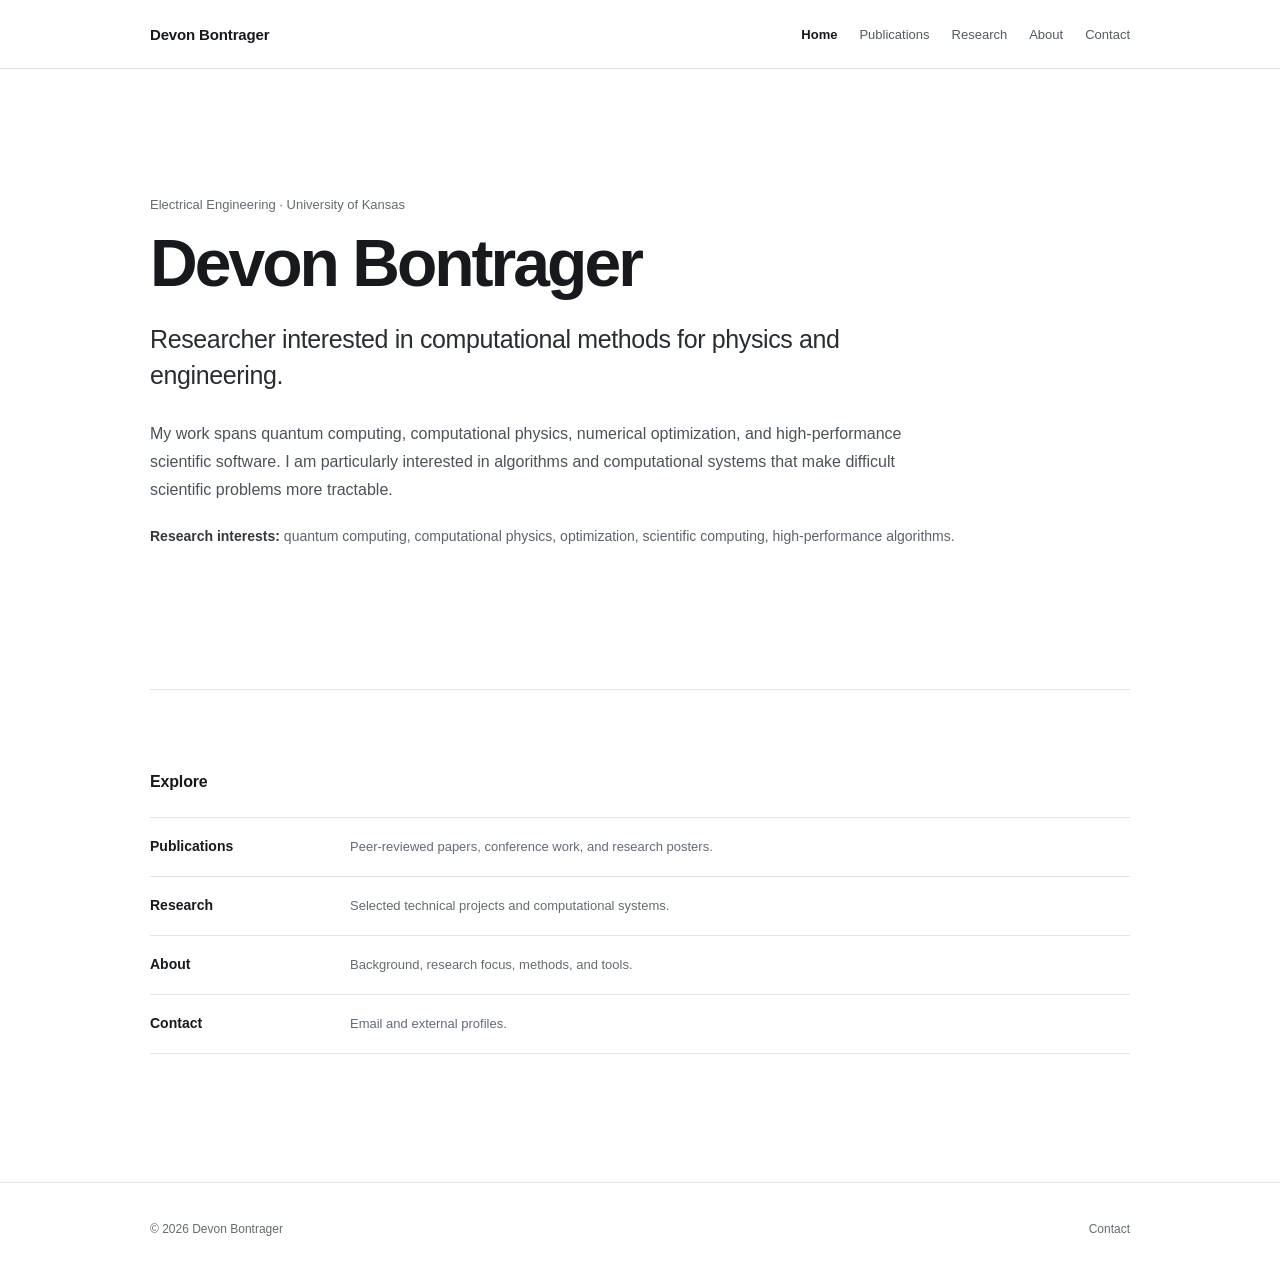
==== commit 41dfe75b: "Convert home page to JSON-rendered shell" ====
--- a/index.html
+++ b/index.html
@@ -5,60 +5,19 @@
   <meta name="viewport" content="width=device-width, initial-scale=1, viewport-fit=cover" />
   <meta name="theme-color" content="#ffffff" />
   <title>Devon Bontrager</title>
-  <meta name="description" content="Devon Bontrager — electrical engineering, computational physics, quantum computing, optimization, and scientific software." />
-  <meta property="og:title" content="Devon Bontrager" />
-  <meta property="og:description" content="Research, publications, and selected technical work." />
-  <meta property="og:type" content="website" />
-  <meta property="og:url" content="https://dbontr.github.io/" />
-  <link rel="canonical" href="https://dbontr.github.io/" />
+  <meta id="meta-description" name="description" content="Devon Bontrager — research and engineering." />
+  <link id="canonical-url" rel="canonical" href="https://dbontr.github.io/" />
   <link rel="stylesheet" href="assets/css/portfolio-core.css" />
   <link rel="stylesheet" href="assets/css/portfolio-sections.css" />
   <link rel="icon" href="assets/images/favicon.ico" />
   <link rel="icon" href="assets/images/favicon.png" type="image/png" />
 </head>
-<body>
+<body data-page="home">
   <a class="skip-link" href="#main">Skip to content</a>
-
-  <header class="site-header">
-    <div class="page-shell header-inner">
-      <a class="identity" href="index.html">Devon Bontrager</a>
-      <nav class="site-nav" aria-label="Primary navigation">
-        <a href="index.html" aria-current="page">Home</a>
-        <a href="publications.html">Publications</a>
-        <a href="research.html">Research</a>
-        <a href="about.html">About</a>
-        <a href="contact.html">Contact</a>
-      </nav>
-    </div>
-  </header>
-
-  <main id="main" class="page-shell">
-    <section class="intro home-intro" aria-labelledby="intro-title">
-      <p class="intro-affiliation">Electrical Engineering · University of Kansas</p>
-      <h1 id="intro-title">Devon Bontrager</h1>
-      <p class="intro-role">Researcher interested in computational methods for physics and engineering.</p>
-      <p class="intro-copy">My work spans quantum computing, computational physics, numerical optimization, and high-performance scientific software. I am particularly interested in algorithms and computational systems that make difficult scientific problems more tractable.</p>
-      <p class="intro-interests"><strong>Research interests:</strong> quantum computing, computational physics, optimization, scientific computing, and high-performance algorithms.</p>
-    </section>
-
-    <section class="home-directory" aria-labelledby="directory-title">
-      <h2 id="directory-title">Explore</h2>
-      <div class="directory-list">
-        <a href="publications.html"><span>Publications</span><span>Peer-reviewed work and published research.</span></a>
-        <a href="research.html"><span>Research</span><span>Selected technical projects and computational systems.</span></a>
-        <a href="about.html"><span>About</span><span>Background, research focus, methods, and tools.</span></a>
-        <a href="contact.html"><span>Contact</span><span>Email and external profiles.</span></a>
-      </div>
-    </section>
-  </main>
-
-  <footer class="site-footer">
-    <div class="page-shell footer-inner">
-      <span>© <span id="footer-year"></span> Devon Bontrager</span>
-      <a href="contact.html">Contact</a>
-    </div>
-  </footer>
-
+  <div id="site-header"></div>
+  <main id="main" class="page-shell" aria-live="polite"></main>
+  <div id="site-footer"></div>
+  <noscript><main class="page-shell page-main"><p>This site loads its content from JSON and requires JavaScript.</p></main></noscript>
   <script src="assets/js/portfolio-content.js" defer></script>
 </body>
 </html>
--- a/assets/css/portfolio-core.css
+++ b/assets/css/portfolio-core.css
@@ -1,9 +1,9 @@
 :root{
   --bg:#ffffff;
-  --text:#16181b;
-  --muted:#666b73;
-  --line:#e2e5e8;
-  --accent:#315f8f;
+  --text:#17191c;
+  --muted:#656b73;
+  --line:#e3e6e9;
+  --accent:#285e8e;
   --max:980px;
   --pad:clamp(22px,4vw,44px);
   --sans:ui-sans-serif,-apple-system,BlinkMacSystemFont,"Segoe UI",Helvetica,Arial,sans-serif;
@@ -11,7 +11,8 @@
 
 *{box-sizing:border-box}
 html{scroll-behavior:smooth;background:var(--bg)}
-body{margin:0;background:var(--bg);color:var(--text);font-family:var(--sans);-webkit-font-smoothing:antialiased;text-rendering:optimizeLegibility}
+body{min-height:100vh;margin:0;background:var(--bg);color:var(--text);font-family:var(--sans);display:flex;flex-direction:column;-webkit-font-smoothing:antialiased;text-rendering:optimizeLegibility}
+main{flex:1}
 ::selection{background:#dce7f0;color:var(--text)}
 a{color:inherit;text-decoration:none}
 a:focus-visible{outline:2px solid var(--accent);outline-offset:3px}
@@ -20,37 +21,47 @@
 .skip-link{position:fixed;left:16px;top:12px;z-index:50;padding:9px 12px;background:var(--text);color:#fff;transform:translateY(-150%)}
 .skip-link:focus{transform:none}
 
-.site-header{border-bottom:1px solid var(--line);background:rgba(255,255,255,.97)}
-.header-inner{min-height:68px;display:flex;align-items:center;justify-content:space-between;gap:28px}
-.identity{font-size:15px;font-weight:650;letter-spacing:-.01em}
-.site-nav{display:flex;align-items:center;gap:24px}
-.site-nav a{font-size:13px;color:#4b5057}
+.site-header{border-bottom:1px solid var(--line);background:#fff}
+.header-inner{min-height:68px;display:flex;align-items:center;justify-content:space-between;gap:32px}
+.identity{font-size:15px;font-weight:650;letter-spacing:-.01em;white-space:nowrap}
+.site-nav{display:flex;align-items:center;gap:22px;flex-wrap:wrap}
+.site-nav a{font-size:13px;color:#555b62}
 .site-nav a:hover{color:var(--accent)}
+.site-nav a[aria-current="page"]{color:var(--text);font-weight:620}
 
-.intro{padding:clamp(76px,10vw,126px) 0 clamp(88px,10vw,132px);border-bottom:1px solid var(--line)}
-.intro-affiliation{margin:0 0 20px;font-size:13px;color:var(--muted)}
-.intro h1{margin:0;font-size:clamp(46px,6vw,68px);line-height:1.02;font-weight:650;letter-spacing:-.045em}
-.intro-role{margin:26px 0 0;max-width:760px;font-size:clamp(20px,2.2vw,26px);line-height:1.42;letter-spacing:-.015em;color:#262a2f}
-.intro-copy{margin:28px 0 0;max-width:760px;font-size:16px;line-height:1.72;color:#4b5057}
-.intro-interests{margin:22px 0 0;max-width:820px;font-size:14px;line-height:1.7;color:#5d6269}
-.intro-interests strong{color:#33373c;font-weight:600}
-.intro-links{display:flex;flex-wrap:wrap;gap:22px;margin-top:30px}
-.intro-links a{font-size:13px;font-weight:600;color:var(--accent)}
-.intro-links a:hover{text-decoration:underline;text-underline-offset:3px}
+.intro{padding:clamp(84px,10vw,128px) 0 clamp(92px,11vw,140px)}
+.home-intro{border-bottom:1px solid var(--line)}
+.intro-affiliation{margin:0 0 18px;font-size:13px;color:var(--muted)}
+.intro h1{margin:0;font-size:clamp(46px,6vw,66px);line-height:1.03;font-weight:650;letter-spacing:-.045em}
+.intro-role{margin:24px 0 0;max-width:760px;font-size:clamp(20px,2.2vw,25px);line-height:1.43;letter-spacing:-.015em;color:#292d32}
+.intro-copy{margin:27px 0 0;max-width:760px;font-size:16px;line-height:1.72;color:#4c5259}
+.intro-interests{margin:22px 0 0;max-width:820px;font-size:14px;line-height:1.7;color:#5d636a}
+.intro-interests strong{color:#34383d;font-weight:600}
 
-.site-footer{border-top:1px solid var(--line);margin-top:20px}
+.page-main{padding-top:clamp(72px,8vw,104px);padding-bottom:clamp(92px,10vw,132px)}
+.page-heading{max-width:720px;margin-bottom:clamp(48px,6vw,70px)}
+.page-heading h1{margin:0;font-size:clamp(38px,4.8vw,52px);line-height:1.08;font-weight:650;letter-spacing:-.035em}
+.page-heading p{margin:18px 0 0;max-width:660px;font-size:15px;line-height:1.68;color:var(--muted)}
+
+.site-footer{border-top:1px solid var(--line)}
 .footer-inner{min-height:92px;display:flex;align-items:center;justify-content:space-between;gap:24px;font-size:12px;color:var(--muted)}
 .footer-inner a:hover{color:var(--accent)}
 
-@media(max-width:680px){
+@media(max-width:720px){
   :root{--pad:20px}
-  .header-inner{min-height:62px;align-items:flex-start;padding-top:20px;padding-bottom:16px;flex-direction:column;gap:12px}
-  .site-nav{gap:17px;flex-wrap:wrap}
+  .header-inner{min-height:0;align-items:flex-start;padding-top:19px;padding-bottom:17px;flex-direction:column;gap:13px}
+  .site-nav{gap:10px 17px}
   .site-nav a{font-size:12px}
   .intro{padding-top:68px;padding-bottom:82px}
   .intro h1{font-size:clamp(42px,12vw,58px)}
   .intro-role{font-size:20px}
   .intro-copy{font-size:15px}
+  .page-main{padding-top:64px;padding-bottom:88px}
+  .page-heading h1{font-size:38px}
+}
+
+@media(max-width:430px){
+  .site-nav{gap:9px 14px}
 }
 
 @media(prefers-reduced-motion:reduce){html{scroll-behavior:auto}}
--- a/assets/css/portfolio-sections.css
+++ b/assets/css/portfolio-sections.css
@@ -1,48 +1,53 @@
-.section{padding:clamp(82px,9vw,118px) 0;border-bottom:1px solid var(--line)}
-.section-heading{display:grid;grid-template-columns:minmax(0,1fr) minmax(220px,330px);gap:48px;align-items:end;margin-bottom:42px}
-.section-heading h2{margin:0;font-size:28px;line-height:1.2;font-weight:650;letter-spacing:-.025em}
-.section-heading p{margin:0;font-size:14px;line-height:1.6;color:var(--muted)}
+.home-directory{padding:clamp(58px,7vw,82px) 0 clamp(94px,10vw,128px)}
+.home-directory h2{margin:0 0 24px;font-size:16px;line-height:1.3;font-weight:650;letter-spacing:-.01em}
+.directory-list{border-top:1px solid var(--line)}
+.directory-list a{display:grid;grid-template-columns:170px minmax(0,1fr);gap:30px;padding:19px 0;border-bottom:1px solid var(--line);align-items:baseline}
+.directory-list a span:first-child{font-size:14px;font-weight:620;color:var(--text)}
+.directory-list a span:last-child{font-size:13px;line-height:1.55;color:var(--muted)}
+.directory-list a:hover span:first-child{color:var(--accent)}
 
 .publication-list,.research-list{border-top:1px solid var(--line)}
-.publication-item{display:grid;grid-template-columns:72px minmax(0,1fr) 118px;gap:24px;padding:26px 0;border-bottom:1px solid var(--line)}
+.publication-item{display:grid;grid-template-columns:72px minmax(0,1fr) 118px;gap:24px;padding:28px 0;border-bottom:1px solid var(--line)}
 .publication-index,.entry-year{font-size:12px;line-height:1.5;color:var(--muted);font-variant-numeric:tabular-nums}
 .publication-title{margin:0;font-size:17px;line-height:1.45;font-weight:620;letter-spacing:-.012em}
-.publication-meta{margin:7px 0 0;font-size:12.5px;line-height:1.55;color:var(--muted)}
+.publication-meta{margin:7px 0 0;font-size:12.5px;line-height:1.58;color:var(--muted)}
 .publication-summary{display:none}
 .publication-side{display:flex;flex-direction:column;align-items:flex-start;gap:8px;padding-top:2px}
 .publication-venue{font-size:11px;line-height:1.45;color:var(--muted)}
 .publication-link{font-size:12px;font-weight:600;color:var(--accent)}
 .publication-link:hover{text-decoration:underline;text-underline-offset:3px}
 
-.research-entry{display:grid;grid-template-columns:72px minmax(0,1fr) 118px;gap:24px;padding:30px 0;border-bottom:1px solid var(--line)}
+.research-entry{display:grid;grid-template-columns:72px minmax(0,1fr) 118px;gap:24px;padding:31px 0;border-bottom:1px solid var(--line)}
 .entry-title{margin:0;font-size:18px;line-height:1.4;font-weight:620;letter-spacing:-.012em}
 .entry-subtitle{margin:6px 0 0;font-size:13px;line-height:1.55;color:var(--muted)}
-.entry-summary{margin:12px 0 0;max-width:700px;font-size:14px;line-height:1.65;color:#4d5258}
+.entry-summary{margin:12px 0 0;max-width:700px;font-size:14px;line-height:1.68;color:#4d5359}
 .entry-side{display:flex;flex-direction:column;align-items:flex-start;gap:10px;padding-top:2px}
 .entry-tags{font-size:11px;line-height:1.55;color:var(--muted)}
 .entry-tags span{display:block}
-.entry-tags span+span::before{content:none}
 .entry-link{font-size:12px;font-weight:600;color:var(--accent)}
 .entry-link:hover{text-decoration:underline;text-underline-offset:3px}
 
-.about-section{border-bottom:0}
 .about-grid{display:grid;grid-template-columns:minmax(0,1.35fr) minmax(260px,.65fr);gap:72px}
-.about-bio{margin:0;max-width:650px;font-size:16px;line-height:1.72;color:#42474d}
+.standalone-about{padding-top:2px}
+.about-bio{margin:0;max-width:650px;font-size:16px;line-height:1.75;color:#42484f}
 .about-details{display:grid;gap:30px}
 .detail-group{padding-top:14px;border-top:1px solid var(--line)}
-.detail-group h3{margin:0 0 10px;font-size:12px;line-height:1.4;font-weight:650;color:#34383d}
-.detail-group p,.plain-list,.text-links{margin:0;font-size:13px;line-height:1.65;color:#5a6067}
+.detail-group h2,.detail-group h3{margin:0 0 10px;font-size:12px;line-height:1.4;font-weight:650;color:#34383d}
+.detail-group p,.plain-list,.text-links{margin:0;font-size:13px;line-height:1.68;color:#5a6067}
 .plain-list{padding:0;list-style:none}
 .plain-list li+li{margin-top:3px}
 .text-links{display:flex;flex-wrap:wrap;gap:6px 16px}
 .text-links a{color:var(--accent)}
 .text-links a:hover{text-decoration:underline;text-underline-offset:3px}
+
+.contact-heading{margin-bottom:42px}
+.contact-list{max-width:700px;border-top:1px solid var(--line)}
+.contact-list a{display:block;padding:18px 0;border-bottom:1px solid var(--line);font-size:14px;font-weight:600;color:var(--accent)}
+.contact-list a:hover{text-decoration:underline;text-underline-offset:3px}
 .load-note{margin:22px 0 0;font-size:13px;color:var(--muted)}
 
 @media(max-width:760px){
-  .section{padding:76px 0}
-  .section-heading{grid-template-columns:1fr;gap:10px;margin-bottom:34px}
-  .section-heading h2{font-size:25px}
+  .directory-list a{grid-template-columns:130px minmax(0,1fr);gap:20px}
   .publication-item,.research-entry{grid-template-columns:56px minmax(0,1fr);gap:16px;padding:24px 0}
   .publication-side,.entry-side{grid-column:2;flex-direction:row;flex-wrap:wrap;align-items:center;margin-top:4px}
   .entry-tags{display:flex;flex-wrap:wrap;gap:0 10px}
@@ -51,6 +56,7 @@
 }
 
 @media(max-width:480px){
+  .directory-list a{grid-template-columns:1fr;gap:5px;padding:17px 0}
   .publication-item,.research-entry{grid-template-columns:1fr;gap:8px}
   .publication-side,.entry-side{grid-column:1}
   .publication-index,.entry-year{margin-bottom:2px}
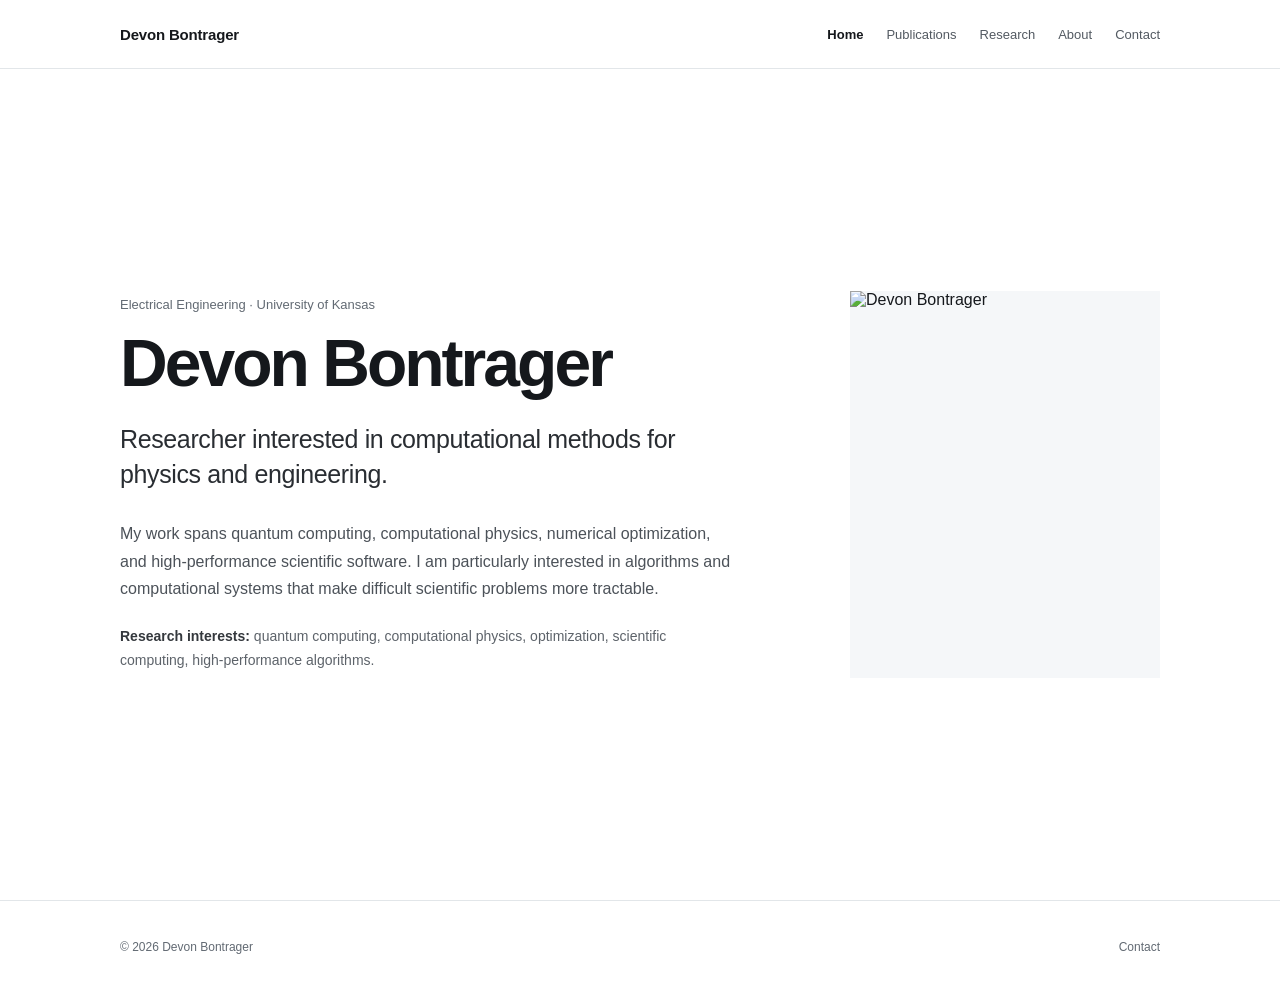
==== commit ba9a6cae: "Use simplified DB favicon on home" ====
--- a/index.html
+++ b/index.html
@@ -9,8 +9,7 @@
   <link id="canonical-url" rel="canonical" href="https://dbontr.github.io/" />
   <link rel="stylesheet" href="assets/css/portfolio-core.css" />
   <link rel="stylesheet" href="assets/css/portfolio-sections.css" />
-  <link rel="icon" href="assets/images/favicon.ico" />
-  <link rel="icon" href="assets/images/favicon.png" type="image/png" />
+  <link rel="icon" href="assets/images/favicon.svg?v=20260908db2" type="image/svg+xml" />
 </head>
 <body data-page="home">
   <a class="skip-link" href="#main">Skip to content</a>
--- a/assets/css/portfolio-core.css
+++ b/assets/css/portfolio-core.css
@@ -1,11 +1,13 @@
 :root{
   --bg:#ffffff;
-  --text:#17191c;
-  --muted:#656b73;
-  --line:#e3e6e9;
-  --accent:#285e8e;
-  --max:980px;
-  --pad:clamp(22px,4vw,44px);
+  --text:#15181c;
+  --muted:#626a73;
+  --line:#e2e6e9;
+  --soft:#f5f7f9;
+  --accent:#245c8f;
+  --accent-dark:#173f67;
+  --max:1040px;
+  --pad:clamp(22px,4.5vw,52px);
   --sans:ui-sans-serif,-apple-system,BlinkMacSystemFont,"Segoe UI",Helvetica,Arial,sans-serif;
 }
 
@@ -13,7 +15,8 @@
 html{scroll-behavior:smooth;background:var(--bg)}
 body{min-height:100vh;margin:0;background:var(--bg);color:var(--text);font-family:var(--sans);display:flex;flex-direction:column;-webkit-font-smoothing:antialiased;text-rendering:optimizeLegibility}
 main{flex:1}
-::selection{background:#dce7f0;color:var(--text)}
+img{display:block;max-width:100%}
+::selection{background:#dce8f2;color:var(--text)}
 a{color:inherit;text-decoration:none}
 a:focus-visible{outline:2px solid var(--accent);outline-offset:3px}
 
@@ -21,47 +24,47 @@
 .skip-link{position:fixed;left:16px;top:12px;z-index:50;padding:9px 12px;background:var(--text);color:#fff;transform:translateY(-150%)}
 .skip-link:focus{transform:none}
 
-.site-header{border-bottom:1px solid var(--line);background:#fff}
+.site-header{border-bottom:1px solid var(--line);background:rgba(255,255,255,.98)}
 .header-inner{min-height:68px;display:flex;align-items:center;justify-content:space-between;gap:32px}
-.identity{font-size:15px;font-weight:650;letter-spacing:-.01em;white-space:nowrap}
-.site-nav{display:flex;align-items:center;gap:22px;flex-wrap:wrap}
-.site-nav a{font-size:13px;color:#555b62}
+.identity{font-size:15px;font-weight:650;letter-spacing:-.012em;white-space:nowrap}
+.site-nav{display:flex;align-items:center;gap:23px;flex-wrap:wrap}
+.site-nav a{font-size:13px;color:#535a62}
 .site-nav a:hover{color:var(--accent)}
-.site-nav a[aria-current="page"]{color:var(--text);font-weight:620}
+.site-nav a[aria-current="page"]{color:var(--text);font-weight:650}
 
-.intro{padding:clamp(84px,10vw,128px) 0 clamp(92px,11vw,140px)}
-.home-intro{border-bottom:1px solid var(--line)}
+.home-hero{min-height:calc(100svh - 69px);display:grid;grid-template-columns:minmax(0,1fr) minmax(220px,310px);gap:clamp(56px,9vw,118px);align-items:center;padding:clamp(72px,10vw,126px) 0}
+.home-copy{max-width:700px}
 .intro-affiliation{margin:0 0 18px;font-size:13px;color:var(--muted)}
-.intro h1{margin:0;font-size:clamp(46px,6vw,66px);line-height:1.03;font-weight:650;letter-spacing:-.045em}
-.intro-role{margin:24px 0 0;max-width:760px;font-size:clamp(20px,2.2vw,25px);line-height:1.43;letter-spacing:-.015em;color:#292d32}
-.intro-copy{margin:27px 0 0;max-width:760px;font-size:16px;line-height:1.72;color:#4c5259}
-.intro-interests{margin:22px 0 0;max-width:820px;font-size:14px;line-height:1.7;color:#5d636a}
+.home-copy h1{margin:0;font-size:clamp(46px,6vw,66px);line-height:1.03;font-weight:650;letter-spacing:-.045em}
+.intro-role{margin:24px 0 0;max-width:690px;font-size:clamp(20px,2.2vw,25px);line-height:1.43;letter-spacing:-.015em;color:#292d32}
+.intro-copy{margin:27px 0 0;max-width:680px;font-size:16px;line-height:1.72;color:#4c5259}
+.intro-interests{margin:22px 0 0;max-width:720px;font-size:14px;line-height:1.7;color:#5d636a}
 .intro-interests strong{color:#34383d;font-weight:600}
+.home-portrait{margin:0;align-self:center}
+.home-portrait img{width:100%;aspect-ratio:4/5;object-fit:cover;background:var(--soft)}
 
 .page-main{padding-top:clamp(72px,8vw,104px);padding-bottom:clamp(92px,10vw,132px)}
-.page-heading{max-width:720px;margin-bottom:clamp(48px,6vw,70px)}
+.page-heading{max-width:760px;margin-bottom:clamp(48px,6vw,72px)}
 .page-heading h1{margin:0;font-size:clamp(38px,4.8vw,52px);line-height:1.08;font-weight:650;letter-spacing:-.035em}
-.page-heading p{margin:18px 0 0;max-width:660px;font-size:15px;line-height:1.68;color:var(--muted)}
+.page-heading p{margin:18px 0 0;max-width:720px;font-size:15px;line-height:1.68;color:var(--muted)}
 
 .site-footer{border-top:1px solid var(--line)}
 .footer-inner{min-height:92px;display:flex;align-items:center;justify-content:space-between;gap:24px;font-size:12px;color:var(--muted)}
 .footer-inner a:hover{color:var(--accent)}
 
-@media(max-width:720px){
+@media(max-width:760px){
   :root{--pad:20px}
   .header-inner{min-height:0;align-items:flex-start;padding-top:19px;padding-bottom:17px;flex-direction:column;gap:13px}
   .site-nav{gap:10px 17px}
   .site-nav a{font-size:12px}
-  .intro{padding-top:68px;padding-bottom:82px}
-  .intro h1{font-size:clamp(42px,12vw,58px)}
+  .home-hero{min-height:auto;grid-template-columns:1fr;gap:46px;padding:66px 0 80px}
+  .home-copy h1{font-size:clamp(42px,12vw,58px)}
   .intro-role{font-size:20px}
   .intro-copy{font-size:15px}
+  .home-portrait{width:min(72vw,300px)}
   .page-main{padding-top:64px;padding-bottom:88px}
   .page-heading h1{font-size:38px}
 }
 
-@media(max-width:430px){
-  .site-nav{gap:9px 14px}
-}
-
+@media(max-width:430px){.site-nav{gap:9px 14px}.home-portrait{width:100%}}
 @media(prefers-reduced-motion:reduce){html{scroll-behavior:auto}}
--- a/assets/css/portfolio-sections.css
+++ b/assets/css/portfolio-sections.css
@@ -1,63 +1,120 @@
-.home-directory{padding:clamp(58px,7vw,82px) 0 clamp(94px,10vw,128px)}
-.home-directory h2{margin:0 0 24px;font-size:16px;line-height:1.3;font-weight:650;letter-spacing:-.01em}
-.directory-list{border-top:1px solid var(--line)}
-.directory-list a{display:grid;grid-template-columns:170px minmax(0,1fr);gap:30px;padding:19px 0;border-bottom:1px solid var(--line);align-items:baseline}
-.directory-list a span:first-child{font-size:14px;font-weight:620;color:var(--text)}
-.directory-list a span:last-child{font-size:13px;line-height:1.55;color:var(--muted)}
-.directory-list a:hover span:first-child{color:var(--accent)}
-
-.publication-list,.research-list{border-top:1px solid var(--line)}
-.publication-item{display:grid;grid-template-columns:72px minmax(0,1fr) 118px;gap:24px;padding:28px 0;border-bottom:1px solid var(--line)}
-.publication-index,.entry-year{font-size:12px;line-height:1.5;color:var(--muted);font-variant-numeric:tabular-nums}
+.publication-list{border-top:1px solid var(--line)}
+.publication-item{display:grid;grid-template-columns:64px minmax(0,1fr) 190px;gap:24px;padding:28px 0;border-bottom:1px solid var(--line)}
+.publication-index{font-size:12px;line-height:1.5;color:var(--muted);font-variant-numeric:tabular-nums}
 .publication-title{margin:0;font-size:17px;line-height:1.45;font-weight:620;letter-spacing:-.012em}
 .publication-meta{margin:7px 0 0;font-size:12.5px;line-height:1.58;color:var(--muted)}
-.publication-summary{display:none}
 .publication-side{display:flex;flex-direction:column;align-items:flex-start;gap:8px;padding-top:2px}
-.publication-venue{font-size:11px;line-height:1.45;color:var(--muted)}
+.publication-venue{font-size:11px;line-height:1.5;color:var(--muted)}
+.publication-award{font-size:11px;line-height:1.45;font-weight:650;color:var(--accent)}
 .publication-link{font-size:12px;font-weight:600;color:var(--accent)}
 .publication-link:hover{text-decoration:underline;text-underline-offset:3px}
 
-.research-entry{display:grid;grid-template-columns:72px minmax(0,1fr) 118px;gap:24px;padding:31px 0;border-bottom:1px solid var(--line)}
-.entry-title{margin:0;font-size:18px;line-height:1.4;font-weight:620;letter-spacing:-.012em}
-.entry-subtitle{margin:6px 0 0;font-size:13px;line-height:1.55;color:var(--muted)}
-.entry-summary{margin:12px 0 0;max-width:700px;font-size:14px;line-height:1.68;color:#4d5359}
-.entry-side{display:flex;flex-direction:column;align-items:flex-start;gap:10px;padding-top:2px}
-.entry-tags{font-size:11px;line-height:1.55;color:var(--muted)}
-.entry-tags span{display:block}
-.entry-link{font-size:12px;font-weight:600;color:var(--accent)}
-.entry-link:hover{text-decoration:underline;text-underline-offset:3px}
+.research-groups{display:grid;gap:72px}
+.research-group-title{margin:0 0 24px;font-size:14px;font-weight:650;color:#343a40}
+.research-grid{display:grid;grid-template-columns:repeat(2,minmax(0,1fr));gap:36px 30px}
+.research-card{display:block;border-top:1px solid var(--line);padding-top:14px}
+.research-card img{width:100%;aspect-ratio:12/7;object-fit:cover;background:var(--soft);border:1px solid #edf0f2}
+.research-card-body{padding-top:17px}
+.research-card-meta{display:flex;justify-content:space-between;gap:16px;margin-bottom:9px;color:var(--muted);font-size:11px;line-height:1.45}
+.research-card-meta span:last-child{text-align:right}
+.research-card h3{margin:0;font-size:20px;line-height:1.35;font-weight:640;letter-spacing:-.018em}
+.research-card p{margin:10px 0 0;font-size:14px;line-height:1.65;color:#50565d}
+.research-card-link{display:inline-block;margin-top:15px;font-size:12px;font-weight:620;color:var(--accent)}
+.research-card:hover h3,.research-card:hover .research-card-link{color:var(--accent)}
 
-.about-grid{display:grid;grid-template-columns:minmax(0,1.35fr) minmax(260px,.65fr);gap:72px}
-.standalone-about{padding-top:2px}
-.about-bio{margin:0;max-width:650px;font-size:16px;line-height:1.75;color:#42484f}
-.about-details{display:grid;gap:30px}
-.detail-group{padding-top:14px;border-top:1px solid var(--line)}
-.detail-group h2,.detail-group h3{margin:0 0 10px;font-size:12px;line-height:1.4;font-weight:650;color:#34383d}
-.detail-group p,.plain-list,.text-links{margin:0;font-size:13px;line-height:1.68;color:#5a6067}
-.plain-list{padding:0;list-style:none}
-.plain-list li+li{margin-top:3px}
-.text-links{display:flex;flex-wrap:wrap;gap:6px 16px}
-.text-links a{color:var(--accent)}
-.text-links a:hover{text-decoration:underline;text-underline-offset:3px}
+.back-link{margin:0 0 42px;font-size:13px;color:var(--muted)}
+.back-link a:hover{color:var(--accent)}
+.research-detail-header{max-width:860px;margin-bottom:44px}
+.research-detail-meta{margin:0 0 15px;font-size:12px;color:var(--muted)}
+.research-detail-header h1{margin:0;font-size:clamp(38px,5vw,58px);line-height:1.07;font-weight:650;letter-spacing:-.04em}
+.research-detail-subtitle{margin:20px 0 0;max-width:760px;font-size:18px;line-height:1.55;color:#4b5158}
+.research-detail-visual{margin:0 0 62px}
+.research-detail-visual img{width:100%;max-height:520px;object-fit:cover;background:var(--soft);border:1px solid #edf0f2}
+.research-detail-layout{display:grid;grid-template-columns:minmax(0,1fr) 220px;gap:80px;align-items:start}
+.research-detail-body{max-width:720px}
+.research-lede{margin:0 0 20px;font-size:17px;line-height:1.75;color:#363c42}
+.research-detail-body section{margin-top:54px;padding-top:24px;border-top:1px solid var(--line)}
+.research-detail-body h2{margin:0 0 18px;font-size:18px;font-weight:650;letter-spacing:-.015em}
+.research-detail-body p,.research-detail-body li{font-size:14px;line-height:1.75;color:#50565d}
+.research-detail-body ul{padding-left:20px;margin:14px 0 0}
+.research-detail-aside{display:grid;gap:34px;position:sticky;top:28px}
+.research-detail-aside>div{padding-top:13px;border-top:1px solid var(--line)}
+.aside-label{display:block;margin-bottom:10px;font-size:11px;font-weight:650;color:#343a40}
+.research-detail-aside p{margin:0;font-size:12px;line-height:1.65;color:var(--muted)}
+.detail-links{display:grid;gap:8px}
+.detail-links a{font-size:12px;font-weight:620;color:var(--accent)}
+.related-publications{display:grid;border-top:1px solid var(--line)}
+.related-publications a{display:grid;grid-template-columns:55px 1fr;gap:18px;padding:15px 0;border-bottom:1px solid var(--line)}
+.related-publications span{font-size:11px;color:var(--muted)}
+.related-publications strong{font-size:13px;line-height:1.5;font-weight:600}
+.related-publications a:hover strong{color:var(--accent)}
 
-.contact-heading{margin-bottom:42px}
-.contact-list{max-width:700px;border-top:1px solid var(--line)}
-.contact-list a{display:block;padding:18px 0;border-bottom:1px solid var(--line);font-size:14px;font-weight:600;color:var(--accent)}
-.contact-list a:hover{text-decoration:underline;text-underline-offset:3px}
+.about-layout{display:grid;grid-template-columns:250px minmax(0,1fr);gap:clamp(58px,8vw,100px);align-items:start}
+.about-person{margin:0;position:sticky;top:28px}
+.about-person img{width:100%;aspect-ratio:4/5;object-fit:cover;background:var(--soft)}
+.about-person p{margin:15px 0 0;font-size:12px;line-height:1.6;color:var(--muted)}
+.about-content{display:grid;gap:0}
+.about-section-block{padding:0 0 42px;margin:0 0 42px;border-bottom:1px solid var(--line)}
+.about-section-block:last-child{border-bottom:0;margin-bottom:0;padding-bottom:0}
+.about-section-block h2{margin:0 0 18px;font-size:15px;font-weight:650}
+.about-bio{margin:0;font-size:16px;line-height:1.78;color:#42484f}
+.about-record{padding:16px 0;border-top:1px solid var(--line)}
+.about-record:last-child{padding-bottom:0}
+.about-record strong{font-size:14px;font-weight:650}
+.about-record span{display:block;margin-top:4px;font-size:13px;color:#4f565d}
+.about-record small{display:block;margin-top:4px;font-size:11px;color:var(--muted)}
+.about-record p{margin:9px 0 0;font-size:13px;line-height:1.65;color:var(--muted)}
+.about-record-heading{display:flex;justify-content:space-between;gap:20px;align-items:baseline}
+.about-record-heading small{margin:0;white-space:nowrap}
+.about-record a:hover strong{color:var(--accent)}
+.about-focus-list{margin:0;padding-left:18px;columns:2;column-gap:36px}
+.about-focus-list li{break-inside:avoid;margin-bottom:8px;font-size:14px;color:#4e555c}
+.skills-line{margin:0;font-size:13px;line-height:1.75;color:#555d65}
+.profile-link-list{display:grid;border-top:1px solid var(--line)}
+.profile-link-list a{display:flex;justify-content:space-between;gap:24px;padding:13px 0;border-bottom:1px solid var(--line);font-size:13px}
+.profile-link-list a span{font-weight:600;color:var(--accent)}
+.profile-link-list a small{color:var(--muted)}
+
+.contact-page{min-height:calc(100vh - 161px)}
+.contact-layout{display:grid;grid-template-columns:minmax(0,1.25fr) minmax(270px,.75fr);gap:clamp(70px,10vw,130px);padding-top:12px}
+.contact-primary{padding-top:18px;border-top:1px solid var(--line)}
+.contact-primary h2,.contact-aside h2{margin:0 0 18px;font-size:13px;font-weight:650}
+.contact-primary p{margin:0;max-width:590px;font-size:17px;line-height:1.7;color:#434a51}
+.contact-email{display:inline-block;margin-top:34px;font-size:clamp(22px,3vw,32px);font-weight:620;letter-spacing:-.025em;color:var(--accent)}
+.contact-email:hover{text-decoration:underline;text-underline-offset:5px}
+.contact-aside{display:grid;gap:48px}
+.contact-aside section{padding-top:18px;border-top:1px solid var(--line)}
+.contact-aside p{margin:0 0 7px;font-size:13px;line-height:1.6;color:var(--muted)}
+.contact-profile-list{display:grid}
+.contact-profile-list a{display:flex;justify-content:space-between;gap:18px;padding:10px 0;border-bottom:1px solid var(--line)}
+.contact-profile-list span{font-size:13px;font-weight:600;color:var(--accent)}
+.contact-profile-list small{font-size:11px;color:var(--muted);text-align:right}
+
 .load-note{margin:22px 0 0;font-size:13px;color:var(--muted)}
 
-@media(max-width:760px){
-  .directory-list a{grid-template-columns:130px minmax(0,1fr);gap:20px}
-  .publication-item,.research-entry{grid-template-columns:56px minmax(0,1fr);gap:16px;padding:24px 0}
-  .publication-side,.entry-side{grid-column:2;flex-direction:row;flex-wrap:wrap;align-items:center;margin-top:4px}
-  .entry-tags{display:flex;flex-wrap:wrap;gap:0 10px}
-  .entry-tags span{display:inline}
-  .about-grid{grid-template-columns:1fr;gap:56px}
+@media(max-width:820px){
+  .publication-item{grid-template-columns:56px minmax(0,1fr);gap:16px}
+  .publication-side{grid-column:2;flex-direction:row;flex-wrap:wrap;align-items:center;margin-top:4px}
+  .publication-venue{width:100%}
+  .research-detail-layout{grid-template-columns:1fr;gap:50px}
+  .research-detail-aside{position:static;grid-template-columns:1fr 1fr}
+  .about-layout{grid-template-columns:210px minmax(0,1fr);gap:48px}
+  .contact-layout{grid-template-columns:1fr;gap:70px}
+}
+
+@media(max-width:640px){
+  .research-grid{grid-template-columns:1fr;gap:38px}
+  .research-card-meta{display:block}.research-card-meta span{display:block}.research-card-meta span:last-child{text-align:left;margin-top:4px}
+  .research-detail-visual{margin-bottom:44px}
+  .research-detail-aside{grid-template-columns:1fr}
+  .about-layout{grid-template-columns:1fr;gap:44px}
+  .about-person{position:static;width:min(68vw,260px)}
+  .about-focus-list{columns:1}
 }
 
 @media(max-width:480px){
-  .directory-list a{grid-template-columns:1fr;gap:5px;padding:17px 0}
-  .publication-item,.research-entry{grid-template-columns:1fr;gap:8px}
-  .publication-side,.entry-side{grid-column:1}
-  .publication-index,.entry-year{margin-bottom:2px}
+  .publication-item{grid-template-columns:1fr;gap:8px}
+  .publication-side{grid-column:1}
+  .about-record-heading{display:block}.about-record-heading small{margin-top:5px}
+  .profile-link-list a,.contact-profile-list a{display:block}.profile-link-list small,.contact-profile-list small{display:block;margin-top:4px;text-align:left}
 }
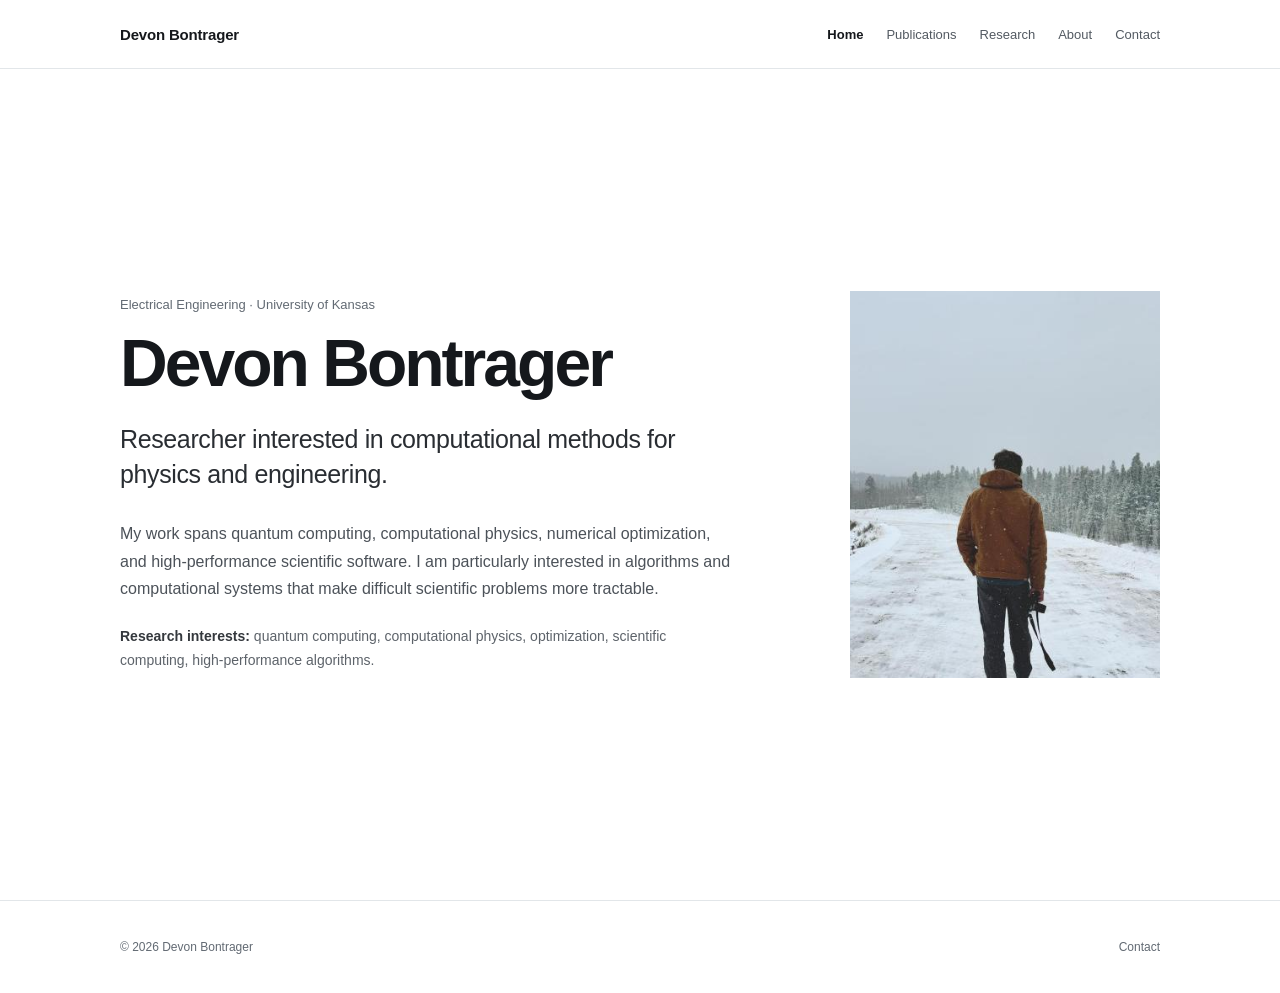
==== commit bf7b0bd1: "Add personal imagery and final DB favicon assets" ====
--- a/index.html
+++ b/index.html
@@ -9,7 +9,10 @@
   <link id="canonical-url" rel="canonical" href="https://dbontr.github.io/" />
   <link rel="stylesheet" href="assets/css/portfolio-core.css" />
   <link rel="stylesheet" href="assets/css/portfolio-sections.css" />
-  <link rel="icon" href="assets/images/favicon.svg?v=20260908db2" type="image/svg+xml" />
+  <link rel="icon" href="assets/images/favicon.svg?v=20260908db3" type="image/svg+xml" />
+  <link rel="icon" href="assets/images/favicon.png?v=20260908db3" type="image/png" sizes="512x512" />
+  <link rel="shortcut icon" href="assets/images/favicon.ico?v=20260908db3" />
+  <link rel="apple-touch-icon" href="assets/images/favicon.png?v=20260908db3" />
 </head>
 <body data-page="home">
   <a class="skip-link" href="#main">Skip to content</a>
